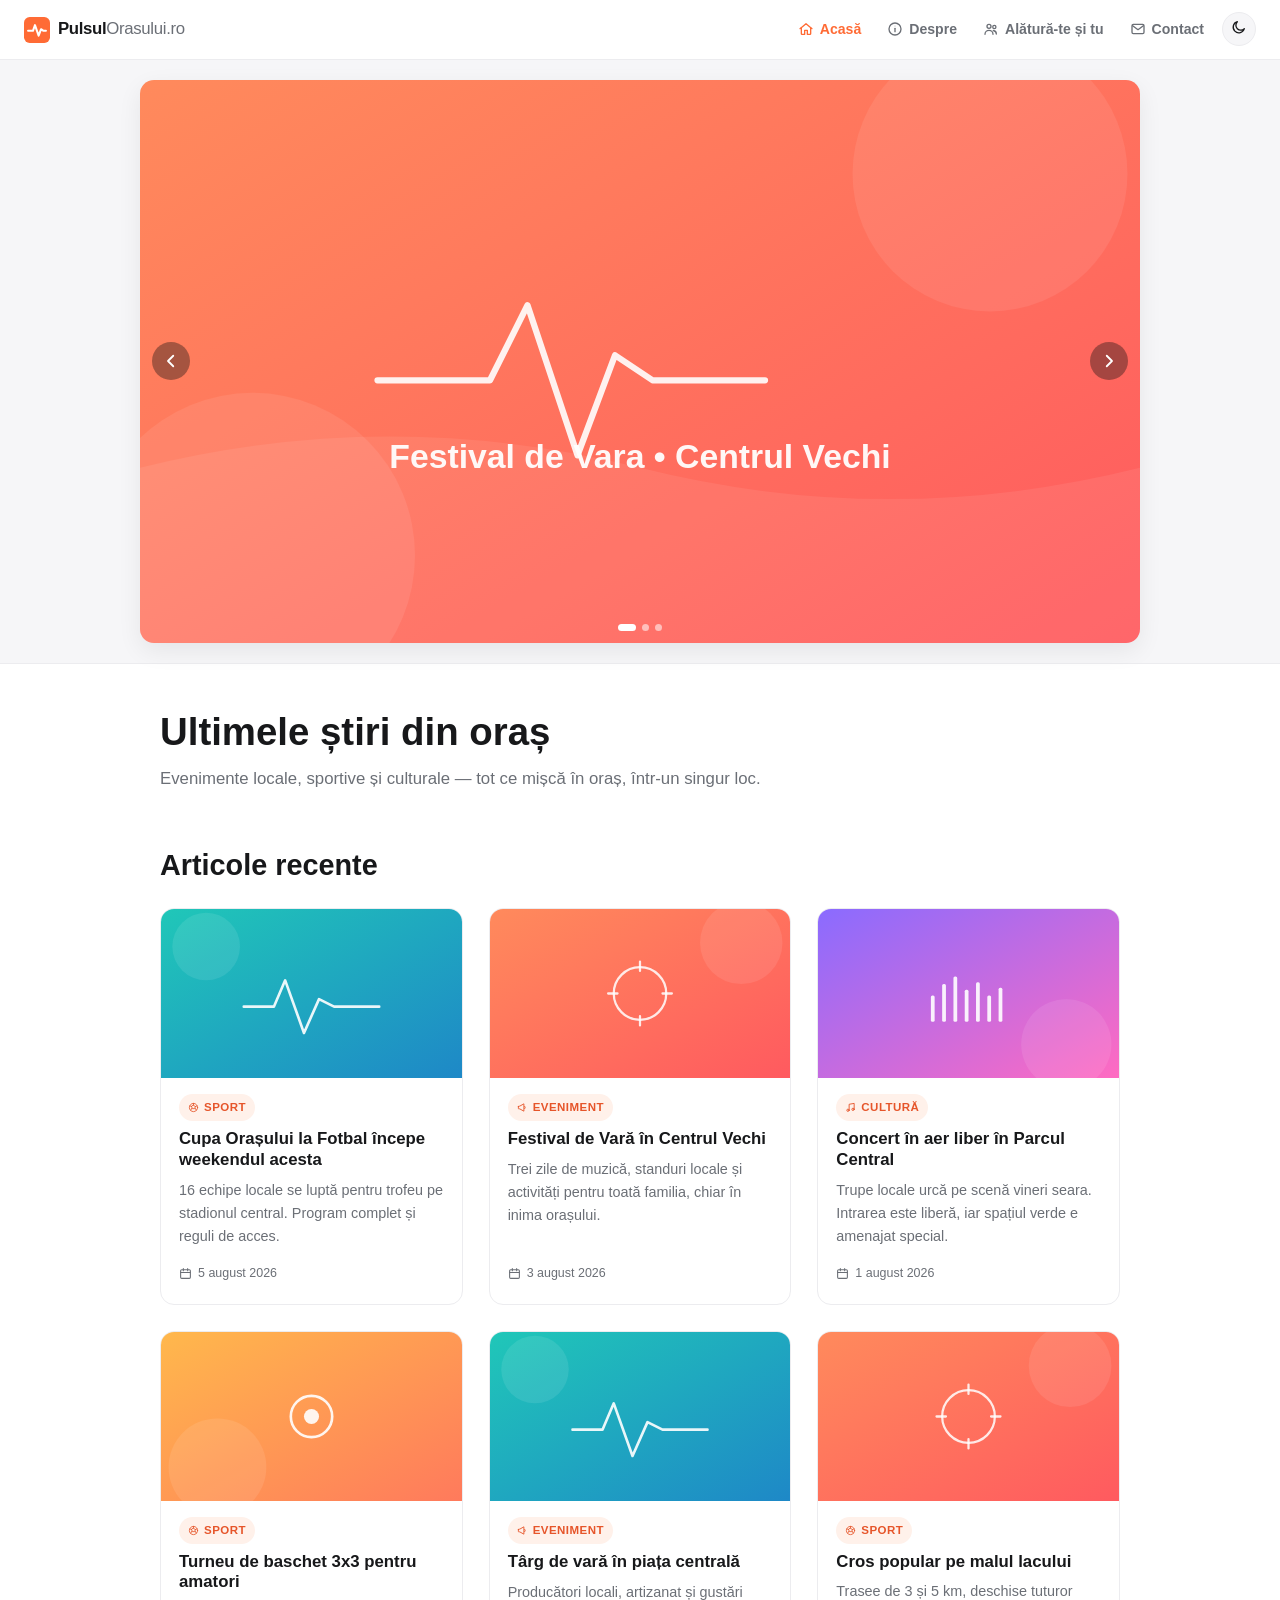
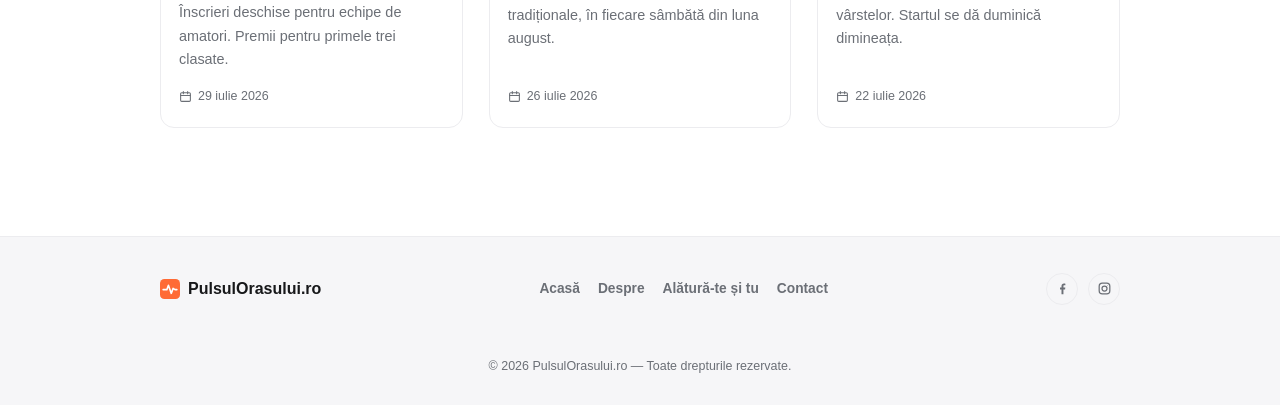
==== index.html @ 979a91d8 "Add PulsulOrasului.ro minimalist blog template Static HTML/CSS/JS template: floating slim top nav (l" ====
<!DOCTYPE html>
<html lang="ro">
<head>
<meta charset="UTF-8">
<meta name="viewport" content="width=device-width, initial-scale=1.0">
<title>PulsulOrasului.ro — Evenimente locale, sport și cultură</title>
<meta name="description" content="PulsulOrasului.ro — blog dedicat evenimentelor locale, sportive și culturale din orașul tău.">
<link rel="icon" type="image/svg+xml" href="assets/img/favicon.svg">
<script>
(function () {
  try {
    var stored = localStorage.getItem('theme');
    var theme = stored || (window.matchMedia('(prefers-color-scheme: dark)').matches ? 'dark' : 'light');
    document.documentElement.setAttribute('data-theme', theme);
  } catch (e) {}
})();
</script>
<link rel="stylesheet" href="css/style.css">
</head>
<body>

<header class="site-nav">
  <div class="nav-inner">
    <a href="index.html" class="logo">
      <svg width="26" height="26" viewBox="0 0 64 64" aria-hidden="true">
        <rect width="64" height="64" rx="14" fill="#FF6B35"/>
        <polyline points="10,34 22,34 27,20 36,46 42,30 48,34 54,34" fill="none" stroke="#ffffff" stroke-width="5" stroke-linecap="round" stroke-linejoin="round"/>
      </svg>
      <span><span class="logo-strong">Pulsul</span><span class="logo-light">Orasului.ro</span></span>
    </a>
    <div class="nav-right">
      <nav class="nav-links" id="nav-links">
        <a href="index.html" class="nav-link active">
          <svg viewBox="0 0 24 24" fill="none" stroke="currentColor" stroke-width="2" stroke-linecap="round" stroke-linejoin="round"><path d="M3 11.5 12 4l9 7.5"/><path d="M5 10v9a1 1 0 0 0 1 1h4v-6h4v6h4a1 1 0 0 0 1-1v-9"/></svg>
          Acasă
        </a>
        <a href="despre.html" class="nav-link">
          <svg viewBox="0 0 24 24" fill="none" stroke="currentColor" stroke-width="2" stroke-linecap="round" stroke-linejoin="round"><circle cx="12" cy="12" r="9"/><line x1="12" y1="11" x2="12" y2="16"/><circle cx="12" cy="7.5" r="0.6" fill="currentColor" stroke="none"/></svg>
          Despre
        </a>
        <a href="alatura-te.html" class="nav-link">
          <svg viewBox="0 0 24 24" fill="none" stroke="currentColor" stroke-width="2" stroke-linecap="round" stroke-linejoin="round"><circle cx="9" cy="8" r="3"/><path d="M3 20c0-3.3 2.7-6 6-6s6 2.7 6 6"/><circle cx="17" cy="9" r="2.4"/><path d="M15.5 14.2c2.6.4 4.5 2.6 4.5 5.3"/></svg>
          Alătură-te și tu
        </a>
        <a href="contact.html" class="nav-link">
          <svg viewBox="0 0 24 24" fill="none" stroke="currentColor" stroke-width="2" stroke-linecap="round" stroke-linejoin="round"><rect x="3" y="5" width="18" height="14" rx="2"/><path d="m4 7 8 6 8-6"/></svg>
          Contact
        </a>
      </nav>
      <button class="theme-toggle" id="theme-toggle" aria-label="Comută tema light/dark">
        <span class="icon-moon"><svg viewBox="0 0 24 24" fill="none" stroke="currentColor" stroke-width="2" stroke-linecap="round" stroke-linejoin="round"><path d="M20 14.5A8.5 8.5 0 1 1 9.5 4a7 7 0 0 0 10.5 10.5Z"/></svg></span>
        <span class="icon-sun"><svg viewBox="0 0 24 24" fill="none" stroke="currentColor" stroke-width="2" stroke-linecap="round" stroke-linejoin="round"><circle cx="12" cy="12" r="4.5"/><path d="M12 2.5v2.2M12 19.3v2.2M4.2 4.2l1.6 1.6M18.2 18.2l1.6 1.6M2.5 12h2.2M19.3 12h2.2M4.2 19.8l1.6-1.6M18.2 5.8l1.6-1.6"/></svg></span>
      </button>
      <button class="nav-burger" id="nav-burger" aria-label="Deschide meniul" aria-expanded="false">
        <svg viewBox="0 0 24 24" fill="none" stroke="currentColor" stroke-width="2" stroke-linecap="round"><line x1="4" y1="7" x2="20" y2="7"/><line x1="4" y1="12" x2="20" y2="12"/><line x1="4" y1="17" x2="20" y2="17"/></svg>
      </button>
    </div>
  </div>
</header>

<section class="hero">
  <!-- Pentru a adauga un slide nou: copiaza un bloc <a class="slide">...</a> in interiorul .slides.
       Scriptul (js/main.js) detecteaza automat toate slide-urile si punctele de navigare (dots). -->
  <div class="hero-slider" id="hero-slider">
    <div class="slides">
      <a class="slide active" href="articol.html" aria-label="Festival de Vară în Centrul Vechi">
        <img src="assets/img/slide-1.svg" alt="Festival de Vară în Centrul Vechi" loading="eager">
      </a>
      <a class="slide" href="articol.html" aria-label="Cupa Orașului la Fotbal">
        <img src="assets/img/slide-2.svg" alt="Cupa Orașului la Fotbal" loading="lazy">
      </a>
      <a class="slide" href="alatura-te.html" aria-label="Concert în Parcul Central">
        <img src="assets/img/slide-3.svg" alt="Concert în Parcul Central" loading="lazy">
      </a>
    </div>
    <button class="slider-arrow prev" aria-label="Slide anterior">
      <svg viewBox="0 0 24 24" fill="none" stroke="currentColor" stroke-width="2.4" stroke-linecap="round" stroke-linejoin="round"><polyline points="15 5 8 12 15 19"/></svg>
    </button>
    <button class="slider-arrow next" aria-label="Slide următor">
      <svg viewBox="0 0 24 24" fill="none" stroke="currentColor" stroke-width="2.4" stroke-linecap="round" stroke-linejoin="round"><polyline points="9 5 16 12 9 19"/></svg>
    </button>
    <div class="slider-dots"></div>
  </div>
</section>

<main class="container">

  <div class="intro">
    <h1>Ultimele știri din oraș</h1>
    <p class="lead">Evenimente locale, sportive și culturale — tot ce mișcă în oraș, într-un singur loc.</p>
  </div>

  <section class="section">
    <div class="section-head">
      <h2>Articole recente</h2>
    </div>

    <div class="article-grid">

      <a class="card" href="articol.html">
        <div class="card-thumb"><img src="assets/img/thumb-2.svg" alt="Cupa Orașului la Fotbal"></div>
        <div class="card-body">
          <span class="tag">
            <svg viewBox="0 0 24 24" fill="none" stroke="currentColor" stroke-width="1.8" stroke-linecap="round" stroke-linejoin="round"><circle cx="12" cy="12" r="9"/><path d="M12 7l4 3-1.5 4.5h-5L8 10z"/><path d="M12 3v4M4.5 8.5l3.5 1.5M19.5 8.5 16 10M6 18l2-4M18 18l-2-4"/></svg>
            Sport
          </span>
          <h3>Cupa Orașului la Fotbal începe weekendul acesta</h3>
          <p>16 echipe locale se luptă pentru trofeu pe stadionul central. Program complet și reguli de acces.</p>
          <div class="card-meta">
            <svg viewBox="0 0 24 24" fill="none" stroke="currentColor" stroke-width="2" stroke-linecap="round" stroke-linejoin="round"><rect x="3" y="5" width="18" height="16" rx="2"/><line x1="3" y1="10" x2="21" y2="10"/><line x1="8" y1="3" x2="8" y2="7"/><line x1="16" y1="3" x2="16" y2="7"/></svg>
            5 august 2026
          </div>
        </div>
      </a>

      <a class="card" href="articol.html">
        <div class="card-thumb"><img src="assets/img/thumb-1.svg" alt="Festival de Vară în Centrul Vechi"></div>
        <div class="card-body">
          <span class="tag">
            <svg viewBox="0 0 24 24" fill="none" stroke="currentColor" stroke-width="2" stroke-linecap="round" stroke-linejoin="round"><path d="M3 10v4a1 1 0 0 0 1 1h2l9 5V4l-9 5H4a1 1 0 0 0-1 1Z"/><path d="M17 9.5a4 4 0 0 1 0 5"/></svg>
            Eveniment
          </span>
          <h3>Festival de Vară în Centrul Vechi</h3>
          <p>Trei zile de muzică, standuri locale și activități pentru toată familia, chiar în inima orașului.</p>
          <div class="card-meta">
            <svg viewBox="0 0 24 24" fill="none" stroke="currentColor" stroke-width="2" stroke-linecap="round" stroke-linejoin="round"><rect x="3" y="5" width="18" height="16" rx="2"/><line x1="3" y1="10" x2="21" y2="10"/><line x1="8" y1="3" x2="8" y2="7"/><line x1="16" y1="3" x2="16" y2="7"/></svg>
            3 august 2026
          </div>
        </div>
      </a>

      <a class="card" href="articol.html">
        <div class="card-thumb"><img src="assets/img/thumb-3.svg" alt="Concert în Parcul Central"></div>
        <div class="card-body">
          <span class="tag">
            <svg viewBox="0 0 24 24" fill="none" stroke="currentColor" stroke-width="2" stroke-linecap="round" stroke-linejoin="round"><path d="M9 18V5l11-2v13"/><circle cx="6.5" cy="18" r="2.5"/><circle cx="17.5" cy="16" r="2.5"/></svg>
            Cultură
          </span>
          <h3>Concert în aer liber în Parcul Central</h3>
          <p>Trupe locale urcă pe scenă vineri seara. Intrarea este liberă, iar spațiul verde e amenajat special.</p>
          <div class="card-meta">
            <svg viewBox="0 0 24 24" fill="none" stroke="currentColor" stroke-width="2" stroke-linecap="round" stroke-linejoin="round"><rect x="3" y="5" width="18" height="16" rx="2"/><line x1="3" y1="10" x2="21" y2="10"/><line x1="8" y1="3" x2="8" y2="7"/><line x1="16" y1="3" x2="16" y2="7"/></svg>
            1 august 2026
          </div>
        </div>
      </a>

      <a class="card" href="articol.html">
        <div class="card-thumb"><img src="assets/img/thumb-4.svg" alt="Turneu de baschet 3x3"></div>
        <div class="card-body">
          <span class="tag">
            <svg viewBox="0 0 24 24" fill="none" stroke="currentColor" stroke-width="1.8" stroke-linecap="round" stroke-linejoin="round"><circle cx="12" cy="12" r="9"/><path d="M12 7l4 3-1.5 4.5h-5L8 10z"/><path d="M12 3v4M4.5 8.5l3.5 1.5M19.5 8.5 16 10M6 18l2-4M18 18l-2-4"/></svg>
            Sport
          </span>
          <h3>Turneu de baschet 3x3 pentru amatori</h3>
          <p>Înscrieri deschise pentru echipe de amatori. Premii pentru primele trei clasate.</p>
          <div class="card-meta">
            <svg viewBox="0 0 24 24" fill="none" stroke="currentColor" stroke-width="2" stroke-linecap="round" stroke-linejoin="round"><rect x="3" y="5" width="18" height="16" rx="2"/><line x1="3" y1="10" x2="21" y2="10"/><line x1="8" y1="3" x2="8" y2="7"/><line x1="16" y1="3" x2="16" y2="7"/></svg>
            29 iulie 2026
          </div>
        </div>
      </a>

      <a class="card" href="articol.html">
        <div class="card-thumb"><img src="assets/img/thumb-2.svg" alt="Târg de vară în piața centrală"></div>
        <div class="card-body">
          <span class="tag">
            <svg viewBox="0 0 24 24" fill="none" stroke="currentColor" stroke-width="2" stroke-linecap="round" stroke-linejoin="round"><path d="M3 10v4a1 1 0 0 0 1 1h2l9 5V4l-9 5H4a1 1 0 0 0-1 1Z"/><path d="M17 9.5a4 4 0 0 1 0 5"/></svg>
            Eveniment
          </span>
          <h3>Târg de vară în piața centrală</h3>
          <p>Producători locali, artizanat și gustări tradiționale, în fiecare sâmbătă din luna august.</p>
          <div class="card-meta">
            <svg viewBox="0 0 24 24" fill="none" stroke="currentColor" stroke-width="2" stroke-linecap="round" stroke-linejoin="round"><rect x="3" y="5" width="18" height="16" rx="2"/><line x1="3" y1="10" x2="21" y2="10"/><line x1="8" y1="3" x2="8" y2="7"/><line x1="16" y1="3" x2="16" y2="7"/></svg>
            26 iulie 2026
          </div>
        </div>
      </a>

      <a class="card" href="articol.html">
        <div class="card-thumb"><img src="assets/img/thumb-1.svg" alt="Cros popular pe malul lacului"></div>
        <div class="card-body">
          <span class="tag">
            <svg viewBox="0 0 24 24" fill="none" stroke="currentColor" stroke-width="1.8" stroke-linecap="round" stroke-linejoin="round"><circle cx="12" cy="12" r="9"/><path d="M12 7l4 3-1.5 4.5h-5L8 10z"/><path d="M12 3v4M4.5 8.5l3.5 1.5M19.5 8.5 16 10M6 18l2-4M18 18l-2-4"/></svg>
            Sport
          </span>
          <h3>Cros popular pe malul lacului</h3>
          <p>Trasee de 3 și 5 km, deschise tuturor vârstelor. Startul se dă duminică dimineața.</p>
          <div class="card-meta">
            <svg viewBox="0 0 24 24" fill="none" stroke="currentColor" stroke-width="2" stroke-linecap="round" stroke-linejoin="round"><rect x="3" y="5" width="18" height="16" rx="2"/><line x1="3" y1="10" x2="21" y2="10"/><line x1="8" y1="3" x2="8" y2="7"/><line x1="16" y1="3" x2="16" y2="7"/></svg>
            22 iulie 2026
          </div>
        </div>
      </a>

    </div>
  </section>

</main>

<footer class="site-footer">
  <div class="footer-inner">
    <div class="footer-brand">
      <svg width="20" height="20" viewBox="0 0 64 64" aria-hidden="true">
        <rect width="64" height="64" rx="14" fill="#FF6B35"/>
        <polyline points="10,34 22,34 27,20 36,46 42,30 48,34 54,34" fill="none" stroke="#ffffff" stroke-width="5" stroke-linecap="round" stroke-linejoin="round"/>
      </svg>
      PulsulOrasului.ro
    </div>
    <nav class="footer-links">
      <a href="index.html">Acasă</a>
      <a href="despre.html">Despre</a>
      <a href="alatura-te.html">Alătură-te și tu</a>
      <a href="contact.html">Contact</a>
    </nav>
    <div class="footer-social">
      <a href="#" aria-label="Facebook"><svg viewBox="0 0 24 24" fill="currentColor"><path d="M13.5 21v-7.6h2.6l.4-3h-3V8.4c0-.9.2-1.5 1.6-1.5H16.6V4.2c-.3 0-1.2-.1-2.3-.1-2.3 0-3.9 1.4-3.9 3.9v2.4H8v3h2.4V21Z"/></svg></a>
      <a href="#" aria-label="Instagram"><svg viewBox="0 0 24 24" fill="none" stroke="currentColor" stroke-width="2"><rect x="3.5" y="3.5" width="17" height="17" rx="5"/><circle cx="12" cy="12" r="4"/><circle cx="17" cy="7" r="0.6" fill="currentColor" stroke="none"/></svg></a>
    </div>
  </div>
  <div class="footer-bottom">© 2026 PulsulOrasului.ro — Toate drepturile rezervate.</div>
</footer>

<script src="js/main.js"></script>
</body>
</html>
---- css/style.css ----
/* ============================================================
   PulsulOrasului.ro — sablon minimalist modern pentru blog
   ============================================================ */

/* ---------- Reset ---------- */
*, *::before, *::after { box-sizing: border-box; }
html, body, h1, h2, h3, h4, p, ul, ol, figure { margin: 0; }
ul { padding: 0; list-style: none; }
img { max-width: 100%; display: block; }
a { color: inherit; text-decoration: none; }
button { font: inherit; cursor: pointer; }

/* ---------- Design tokens ---------- */
:root {
  --bg: #ffffff;
  --bg-alt: #f6f6f8;
  --text: #17181a;
  --text-muted: #6b6f76;
  --border: #ececef;
  --card-bg: #ffffff;
  --nav-bg: #ffffff;
  --shadow: rgba(20, 20, 30, 0.07);
  --shadow-strong: rgba(20, 20, 30, 0.14);

  --accent: #ff6b35;
  --accent-dark: #e6552a;
  --accent-soft: #fff1ea;
  --accent-2: #2ec4b6;
  --accent-3: #7c5cff;

  --radius: 14px;
  --radius-sm: 8px;
  --nav-height: 60px;

  --font: -apple-system, BlinkMacSystemFont, "Segoe UI", Roboto, Helvetica, Arial, sans-serif;

  color-scheme: light;
}

:root[data-theme="dark"] {
  --bg: #121214;
  --bg-alt: #1a1a1d;
  --text: #f2f2f3;
  --text-muted: #9a9ca3;
  --border: #2a2b2f;
  --card-bg: #1a1a1d;
  --nav-bg: #121214;
  --shadow: rgba(0, 0, 0, 0.35);
  --shadow-strong: rgba(0, 0, 0, 0.5);

  --accent: #ff7a4d;
  --accent-dark: #ff6b35;
  --accent-soft: #2a1e18;
  --accent-2: #3fd6c7;
  --accent-3: #9583ff;

  color-scheme: dark;
}

body {
  font-family: var(--font);
  background: var(--bg);
  color: var(--text);
  line-height: 1.6;
  padding-top: var(--nav-height);
  -webkit-font-smoothing: antialiased;
  transition: background-color .25s ease, color .25s ease;
}

.container {
  max-width: 1000px;
  margin: 0 auto;
  padding: 0 20px;
}

h1, h2, h3 { line-height: 1.25; font-weight: 700; }
h1 { font-size: clamp(1.8rem, 4vw, 2.4rem); }
h2 { font-size: clamp(1.4rem, 3vw, 1.8rem); }

p { color: var(--text-muted); }

/* ============================================================
   NAV — floating, slim, fixed. Never changes on scroll.
   ============================================================ */
.site-nav {
  position: fixed;
  top: 0; left: 0; right: 0;
  height: var(--nav-height);
  width: 100%;
  background: var(--nav-bg);
  border-bottom: 1px solid var(--border);
  z-index: 1000;
}

.nav-inner {
  max-width: 100%;
  height: 100%;
  padding: 0 24px;
  margin: 0 auto;
  display: flex;
  align-items: center;
  justify-content: space-between;
  gap: 16px;
}

/* Logo */
.logo {
  display: flex;
  align-items: center;
  gap: 8px;
  font-weight: 800;
  font-size: 1.05rem;
  letter-spacing: -0.02em;
  white-space: nowrap;
  flex-shrink: 0;
}
.logo svg { flex-shrink: 0; }
.logo .logo-strong { color: var(--text); }
.logo .logo-light { color: var(--text-muted); font-weight: 500; }

/* Right side group: links + theme toggle + burger */
.nav-right {
  display: flex;
  align-items: center;
  gap: 6px;
}

.nav-links {
  display: flex;
  align-items: center;
  gap: 2px;
}

.nav-link {
  display: flex;
  align-items: center;
  gap: 6px;
  padding: 8px 12px;
  border-radius: var(--radius-sm);
  font-size: 0.88rem;
  font-weight: 600;
  color: var(--text-muted);
  transition: background-color .15s ease, color .15s ease;
}
.nav-link svg { width: 16px; height: 16px; flex-shrink: 0; }
.nav-link:hover { color: var(--text); background: var(--bg-alt); }
.nav-link.active { color: var(--accent); }

/* Theme toggle button */
.theme-toggle {
  display: flex;
  align-items: center;
  justify-content: center;
  width: 34px;
  height: 34px;
  border: 1px solid var(--border);
  border-radius: 50%;
  background: var(--bg-alt);
  color: var(--text);
  flex-shrink: 0;
}
.theme-toggle svg { width: 16px; height: 16px; }
.theme-toggle .icon-sun { display: none; }
:root[data-theme="dark"] .theme-toggle .icon-moon { display: none; }
:root[data-theme="dark"] .theme-toggle .icon-sun { display: block; }

/* Burger (mobile) */
.nav-burger {
  display: none;
  width: 34px;
  height: 34px;
  border: 1px solid var(--border);
  border-radius: var(--radius-sm);
  background: var(--bg-alt);
  align-items: center;
  justify-content: center;
  flex-shrink: 0;
}
.nav-burger svg { width: 18px; height: 18px; }

@media (max-width: 720px) {
  .nav-links {
    position: fixed;
    top: var(--nav-height);
    left: 0; right: 0;
    background: var(--nav-bg);
    border-bottom: 1px solid var(--border);
    flex-direction: column;
    align-items: stretch;
    padding: 8px;
    gap: 2px;
    transform: translateY(-8px);
    opacity: 0;
    pointer-events: none;
    transition: opacity .18s ease, transform .18s ease;
  }
  .nav-links.open {
    opacity: 1;
    transform: translateY(0);
    pointer-events: auto;
  }
  .nav-link { padding: 12px 14px; }
  .nav-burger { display: flex; }
}

/* ============================================================
   HERO SLIDESHOW
   ============================================================ */
.hero {
  background: var(--bg-alt);
  padding: 20px 0;
  border-bottom: 1px solid var(--border);
}

.hero-slider {
  position: relative;
  max-width: 1000px;
  margin: 0 auto;
  aspect-ratio: 16 / 9;
  overflow: hidden;
  border-radius: var(--radius);
  box-shadow: 0 8px 24px var(--shadow);
}

.slides { position: relative; width: 100%; height: 100%; }

.slide {
  position: absolute;
  inset: 0;
  opacity: 0;
  visibility: hidden;
  transition: opacity .7s ease;
}
.slide.active { opacity: 1; visibility: visible; z-index: 1; }

.slide img {
  width: 100%;
  height: 100%;
  object-fit: cover;
}

.slider-arrow {
  position: absolute;
  top: 50%;
  transform: translateY(-50%);
  width: 38px;
  height: 38px;
  border: none;
  border-radius: 50%;
  background: rgba(20, 20, 20, 0.38);
  color: #fff;
  display: flex;
  align-items: center;
  justify-content: center;
  z-index: 2;
  backdrop-filter: blur(2px);
  transition: background-color .15s ease;
}
.slider-arrow:hover { background: rgba(20, 20, 20, 0.6); }
.slider-arrow svg { width: 18px; height: 18px; }
.slider-arrow.prev { left: 12px; }
.slider-arrow.next { right: 12px; }

.slider-dots {
  position: absolute;
  bottom: 12px;
  left: 0; right: 0;
  display: flex;
  justify-content: center;
  gap: 6px;
  z-index: 2;
}
.slider-dot {
  width: 7px; height: 7px;
  border-radius: 50%;
  background: rgba(255,255,255,0.55);
  border: none;
  padding: 0;
}
.slider-dot.active { background: #fff; width: 18px; border-radius: 4px; }

/* ============================================================
   PAGE SECTIONS
   ============================================================ */
.section { padding: 48px 0; }
.section-head {
  display: flex;
  align-items: baseline;
  justify-content: space-between;
  margin-bottom: 24px;
  gap: 12px;
}
.section-head p { margin: 0; }

.intro { padding: 44px 0 8px; }
.intro h1 { margin-bottom: 10px; }
.intro .lead { font-size: 1.05rem; max-width: 640px; }

/* ---------- Article grid (no sidebar) ---------- */
.article-grid {
  display: grid;
  grid-template-columns: repeat(auto-fill, minmax(260px, 1fr));
  gap: 26px;
}

.card {
  background: var(--card-bg);
  border: 1px solid var(--border);
  border-radius: var(--radius);
  overflow: hidden;
  transition: transform .18s ease, box-shadow .18s ease;
  display: flex;
  flex-direction: column;
}
.card:hover { transform: translateY(-4px); box-shadow: 0 12px 28px var(--shadow); }

.card-thumb {
  aspect-ratio: 16 / 9;
  width: 100%;
  overflow: hidden;
  background: var(--bg-alt);
}
.card-thumb img { width: 100%; height: 100%; object-fit: cover; transition: transform .3s ease; }
.card:hover .card-thumb img { transform: scale(1.05); }

.card-body { padding: 16px 18px 20px; display: flex; flex-direction: column; gap: 8px; flex: 1; }

.tag {
  display: inline-flex;
  align-items: center;
  gap: 5px;
  align-self: flex-start;
  font-size: 0.72rem;
  font-weight: 700;
  text-transform: uppercase;
  letter-spacing: .04em;
  color: var(--accent-dark);
  background: var(--accent-soft);
  padding: 4px 9px;
  border-radius: 999px;
}
.tag svg { width: 11px; height: 11px; }

.card h3 { font-size: 1.05rem; }
.card p { font-size: 0.9rem; margin: 0; }

.card-meta {
  margin-top: auto;
  padding-top: 8px;
  display: flex;
  align-items: center;
  gap: 6px;
  font-size: 0.78rem;
  color: var(--text-muted);
}
.card-meta svg { width: 13px; height: 13px; }

/* ---------- Buttons ---------- */
.btn {
  display: inline-flex;
  align-items: center;
  gap: 8px;
  padding: 11px 20px;
  border-radius: 999px;
  font-weight: 700;
  font-size: 0.92rem;
  border: 1px solid transparent;
}
.btn-primary { background: var(--accent); color: #fff; }
.btn-primary:hover { background: var(--accent-dark); }
.btn-ghost { background: transparent; border-color: var(--border); color: var(--text); }
.btn-ghost:hover { background: var(--bg-alt); }

/* ---------- Content pages (Despre / Alătură-te / Contact) ---------- */
.page-hero {
  padding: 52px 0 8px;
  border-bottom: 1px solid var(--border);
  margin-bottom: 40px;
}
.page-hero .eyebrow {
  color: var(--accent-dark);
  font-weight: 700;
  font-size: 0.8rem;
  text-transform: uppercase;
  letter-spacing: .06em;
  margin-bottom: 8px;
}

.prose { max-width: 700px; }
.prose h2 { margin: 28px 0 12px; }
.prose p { margin-bottom: 14px; }

.icon-grid {
  display: grid;
  grid-template-columns: repeat(auto-fit, minmax(220px, 1fr));
  gap: 20px;
  margin-top: 28px;
}
.icon-card {
  border: 1px solid var(--border);
  border-radius: var(--radius);
  padding: 20px;
  background: var(--card-bg);
}
.icon-card .icon-wrap {
  width: 38px; height: 38px;
  border-radius: 10px;
  background: var(--accent-soft);
  color: var(--accent-dark);
  display: flex; align-items: center; justify-content: center;
  margin-bottom: 12px;
}
.icon-card .icon-wrap svg { width: 18px; height: 18px; }
.icon-card h3 { font-size: 1rem; margin-bottom: 6px; }
.icon-card p { font-size: 0.88rem; margin: 0; }

/* ---------- Form (Contact) ---------- */
.form { max-width: 560px; display: flex; flex-direction: column; gap: 16px; }
.form label { font-size: 0.85rem; font-weight: 700; margin-bottom: 6px; display: block; }
.form input, .form textarea {
  width: 100%;
  padding: 11px 14px;
  border-radius: var(--radius-sm);
  border: 1px solid var(--border);
  background: var(--bg-alt);
  color: var(--text);
  font: inherit;
  resize: vertical;
}
.form input:focus, .form textarea:focus { outline: 2px solid var(--accent); outline-offset: 1px; }

.contact-info {
  display: flex;
  flex-direction: column;
  gap: 14px;
  margin-top: 30px;
}
.contact-info .row { display: flex; align-items: center; gap: 10px; font-size: 0.92rem; }
.contact-info svg { width: 16px; height: 16px; color: var(--accent-dark); flex-shrink: 0; }

/* ---------- Single article page ---------- */
.article-head { padding: 44px 0 24px; }
.article-cover {
  aspect-ratio: 16 / 9;
  border-radius: var(--radius);
  overflow: hidden;
  margin-bottom: 30px;
  box-shadow: 0 8px 24px var(--shadow);
}
.article-cover img { width: 100%; height: 100%; object-fit: cover; }
.article-body p { color: var(--text); margin-bottom: 16px; }
.back-link {
  display: inline-flex;
  align-items: center;
  gap: 6px;
  font-weight: 700;
  font-size: 0.88rem;
  color: var(--accent-dark);
  margin-bottom: 18px;
}
.back-link svg { width: 14px; height: 14px; }

/* ============================================================
   FOOTER — full width
   ============================================================ */
.site-footer {
  width: 100%;
  background: var(--bg-alt);
  border-top: 1px solid var(--border);
  margin-top: 60px;
}
.footer-inner {
  max-width: 1000px;
  margin: 0 auto;
  padding: 36px 20px;
  display: flex;
  flex-wrap: wrap;
  align-items: center;
  justify-content: space-between;
  gap: 16px;
}
.footer-brand { display: flex; align-items: center; gap: 8px; font-weight: 800; }
.footer-links { display: flex; gap: 18px; flex-wrap: wrap; }
.footer-links a { font-size: 0.86rem; color: var(--text-muted); font-weight: 600; }
.footer-links a:hover { color: var(--accent); }
.footer-social { display: flex; gap: 10px; }
.footer-social a {
  width: 32px; height: 32px;
  border: 1px solid var(--border);
  border-radius: 50%;
  display: flex; align-items: center; justify-content: center;
  color: var(--text-muted);
}
.footer-social a:hover { color: var(--accent); border-color: var(--accent); }
.footer-social svg { width: 15px; height: 15px; }
.footer-bottom {
  text-align: center;
  font-size: 0.78rem;
  color: var(--text-muted);
  padding: 16px 20px 28px;
}
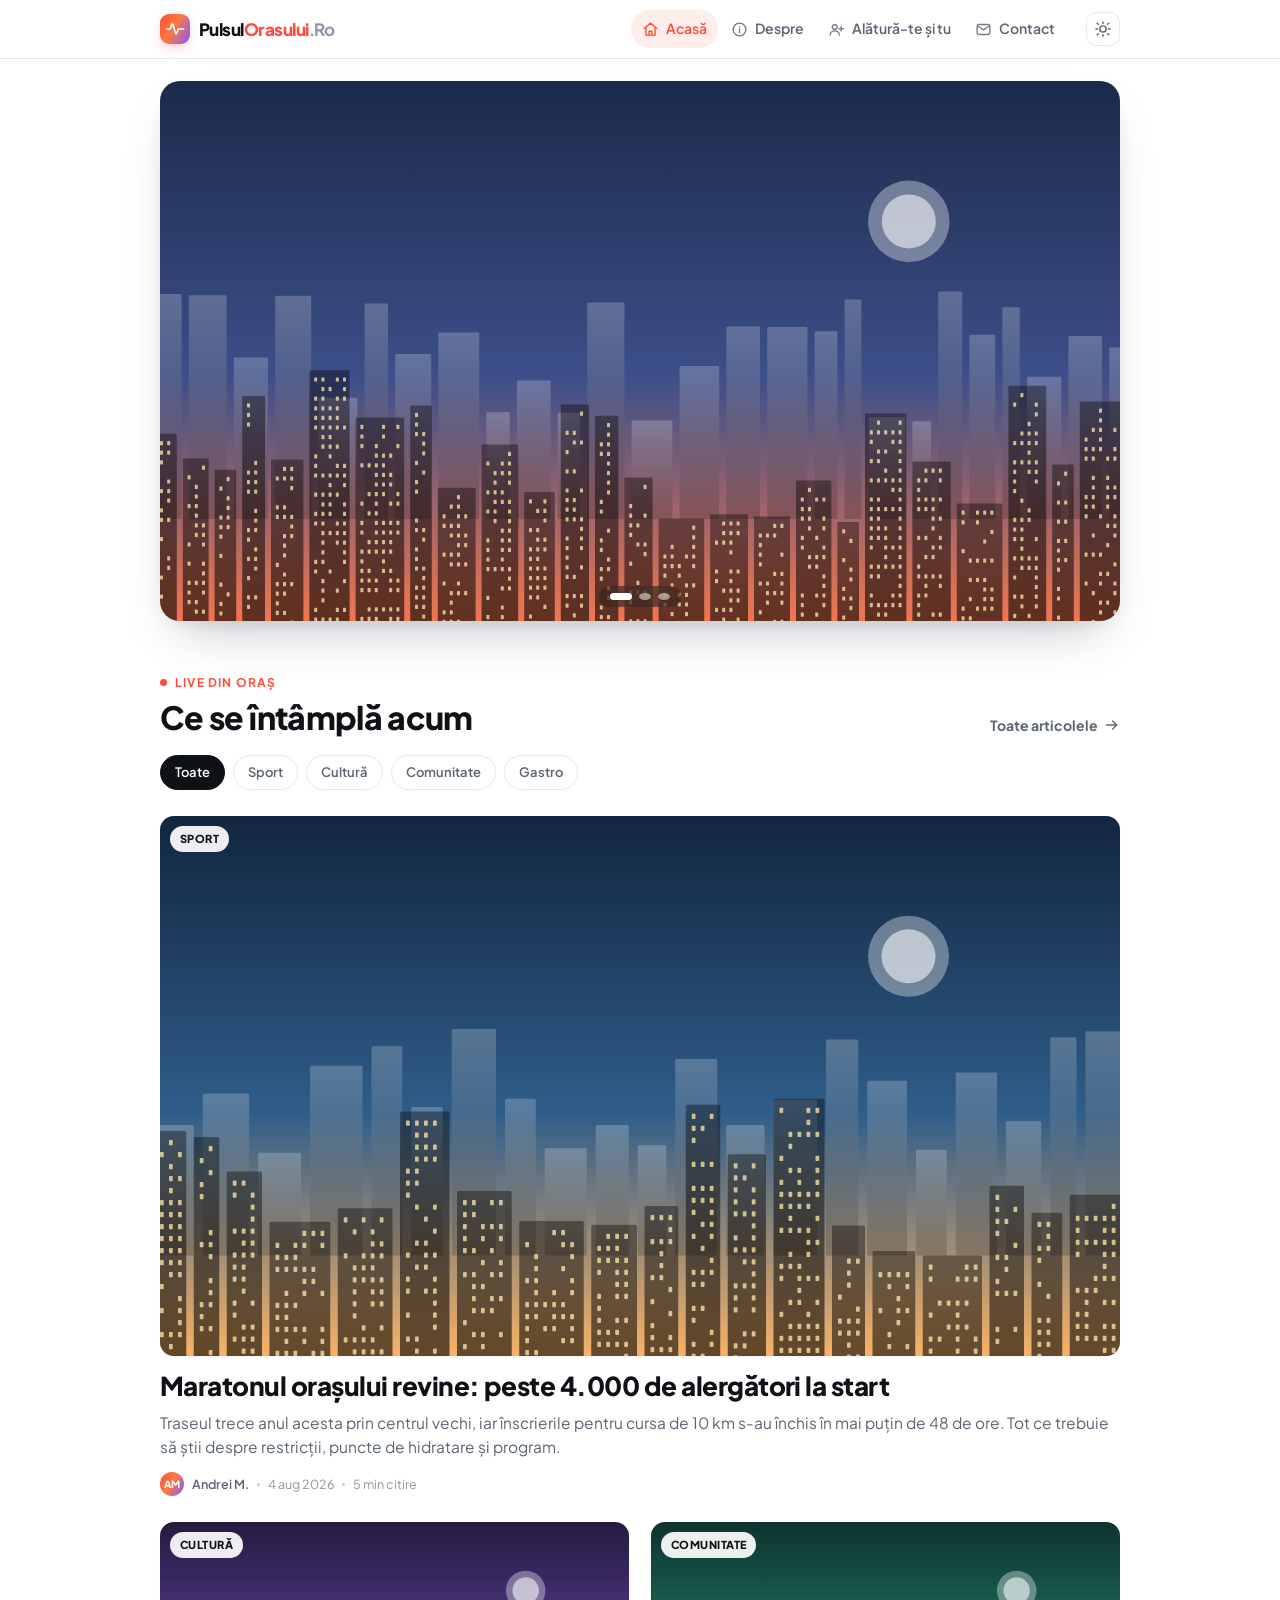
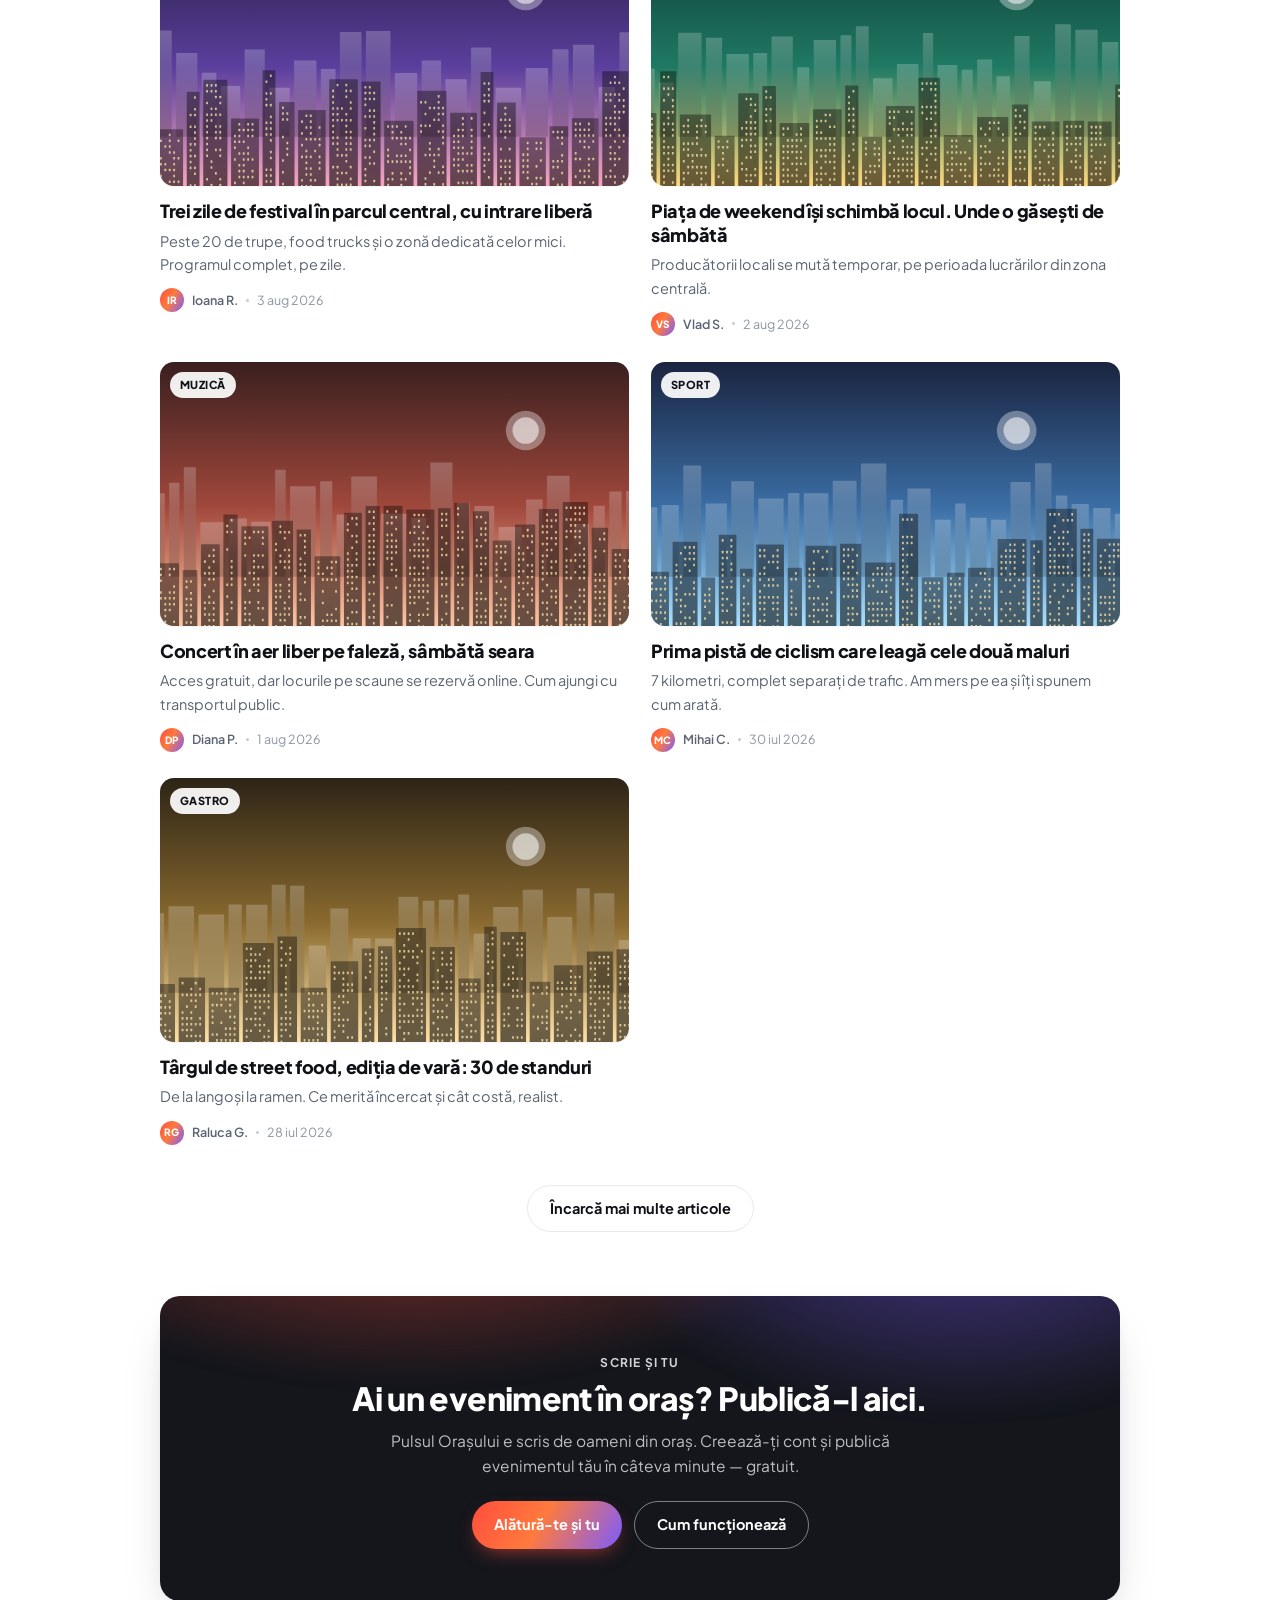
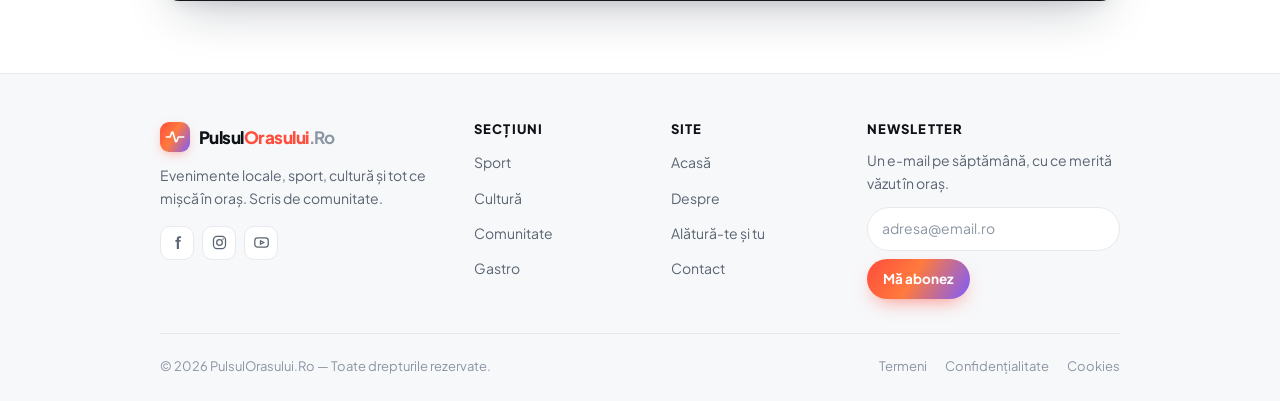
==== commit 9c41ef12: "Adaugă șablonul de bază pentru blog: index.html, stiluri și scripturi - bară de meniu slim, sticky, " ====
--- a/index.html
+++ b/index.html
@@ -1,226 +1,368 @@
 <!DOCTYPE html>
-<html lang="ro">
+<html lang="ro" data-theme="light">
 <head>
-<meta charset="UTF-8">
-<meta name="viewport" content="width=device-width, initial-scale=1.0">
-<title>PulsulOrasului.ro — Evenimente locale, sport și cultură</title>
-<meta name="description" content="PulsulOrasului.ro — blog dedicat evenimentelor locale, sportive și culturale din orașul tău.">
-<link rel="icon" type="image/svg+xml" href="assets/img/favicon.svg">
+<meta charset="utf-8">
+<meta name="viewport" content="width=device-width, initial-scale=1, viewport-fit=cover">
+<title>PulsulOrasului.Ro — Evenimente locale, sport și comunitate</title>
+<meta name="description" content="Pulsul Orașului — evenimente locale, sportive, culturale și tot ce mișcă în oraș. Postat de comunitate, pentru comunitate.">
+<meta name="theme-color" content="#ffffff" media="(prefers-color-scheme: light)">
+<meta name="theme-color" content="#0d1015" media="(prefers-color-scheme: dark)">
+
+<link rel="icon" href="assets/img/favicon.svg" type="image/svg+xml">
+<link rel="preconnect" href="https://fonts.googleapis.com">
+<link rel="preconnect" href="https://fonts.gstatic.com" crossorigin>
+<link href="https://fonts.googleapis.com/css2?family=Plus+Jakarta+Sans:wght@400;500;600;700;800&display=swap" rel="stylesheet">
+<link rel="stylesheet" href="assets/css/style.css">
+
+<!-- Setează tema ÎNAINTE de randare, ca să nu apară un flash alb pe dark mode -->
 <script>
 (function () {
   try {
-    var stored = localStorage.getItem('theme');
-    var theme = stored || (window.matchMedia('(prefers-color-scheme: dark)').matches ? 'dark' : 'light');
+    var saved = localStorage.getItem('po-theme');
+    var theme = saved || (window.matchMedia('(prefers-color-scheme: dark)').matches ? 'dark' : 'light');
     document.documentElement.setAttribute('data-theme', theme);
   } catch (e) {}
 })();
 </script>
-<link rel="stylesheet" href="css/style.css">
 </head>
+
 <body>
-
-<header class="site-nav">
-  <div class="nav-inner">
-    <a href="index.html" class="logo">
-      <svg width="26" height="26" viewBox="0 0 64 64" aria-hidden="true">
-        <rect width="64" height="64" rx="14" fill="#FF6B35"/>
-        <polyline points="10,34 22,34 27,20 36,46 42,30 48,34 54,34" fill="none" stroke="#ffffff" stroke-width="5" stroke-linecap="round" stroke-linejoin="round"/>
-      </svg>
-      <span><span class="logo-strong">Pulsul</span><span class="logo-light">Orasului.ro</span></span>
+<a class="skip-link" href="#main">Sari la conținut</a>
+
+<!-- ============================ BARA DE MENIU ============================ -->
+<header class="site-header">
+  <div class="nav">
+
+    <!-- Logo -->
+    <a class="logo" href="index.html" aria-label="PulsulOrasului.Ro — Acasă">
+      <span class="logo__mark" aria-hidden="true">
+        <svg viewBox="0 0 32 32" fill="none">
+          <path d="M2 16h6.2l2.6-7.4a1 1 0 0 1 1.9.05l4.1 14.2a1 1 0 0 0 1.9.04L21.4 16H30"
+                stroke="currentColor" stroke-width="2.6" stroke-linecap="round" stroke-linejoin="round"/>
+        </svg>
+      </span>
+      <span class="logo__text">
+        Pulsul<span class="logo__accent">Orasului</span><span class="logo__tld">.Ro</span>
+      </span>
     </a>
-    <div class="nav-right">
-      <nav class="nav-links" id="nav-links">
-        <a href="index.html" class="nav-link active">
-          <svg viewBox="0 0 24 24" fill="none" stroke="currentColor" stroke-width="2" stroke-linecap="round" stroke-linejoin="round"><path d="M3 11.5 12 4l9 7.5"/><path d="M5 10v9a1 1 0 0 0 1 1h4v-6h4v6h4a1 1 0 0 0 1-1v-9"/></svg>
-          Acasă
-        </a>
-        <a href="despre.html" class="nav-link">
-          <svg viewBox="0 0 24 24" fill="none" stroke="currentColor" stroke-width="2" stroke-linecap="round" stroke-linejoin="round"><circle cx="12" cy="12" r="9"/><line x1="12" y1="11" x2="12" y2="16"/><circle cx="12" cy="7.5" r="0.6" fill="currentColor" stroke="none"/></svg>
-          Despre
-        </a>
-        <a href="alatura-te.html" class="nav-link">
-          <svg viewBox="0 0 24 24" fill="none" stroke="currentColor" stroke-width="2" stroke-linecap="round" stroke-linejoin="round"><circle cx="9" cy="8" r="3"/><path d="M3 20c0-3.3 2.7-6 6-6s6 2.7 6 6"/><circle cx="17" cy="9" r="2.4"/><path d="M15.5 14.2c2.6.4 4.5 2.6 4.5 5.3"/></svg>
-          Alătură-te și tu
-        </a>
-        <a href="contact.html" class="nav-link">
-          <svg viewBox="0 0 24 24" fill="none" stroke="currentColor" stroke-width="2" stroke-linecap="round" stroke-linejoin="round"><rect x="3" y="5" width="18" height="14" rx="2"/><path d="m4 7 8 6 8-6"/></svg>
-          Contact
-        </a>
-      </nav>
-      <button class="theme-toggle" id="theme-toggle" aria-label="Comută tema light/dark">
-        <span class="icon-moon"><svg viewBox="0 0 24 24" fill="none" stroke="currentColor" stroke-width="2" stroke-linecap="round" stroke-linejoin="round"><path d="M20 14.5A8.5 8.5 0 1 1 9.5 4a7 7 0 0 0 10.5 10.5Z"/></svg></span>
-        <span class="icon-sun"><svg viewBox="0 0 24 24" fill="none" stroke="currentColor" stroke-width="2" stroke-linecap="round" stroke-linejoin="round"><circle cx="12" cy="12" r="4.5"/><path d="M12 2.5v2.2M12 19.3v2.2M4.2 4.2l1.6 1.6M18.2 18.2l1.6 1.6M2.5 12h2.2M19.3 12h2.2M4.2 19.8l1.6-1.6M18.2 5.8l1.6-1.6"/></svg></span>
+
+    <!-- Navigație -->
+    <nav class="nav__menu" id="nav-menu" aria-label="Meniu principal">
+      <ul>
+        <li>
+          <a class="nav__link is-active" href="index.html" aria-current="page">
+            <svg class="ico" viewBox="0 0 24 24" aria-hidden="true">
+              <path d="M3 10.5 12 3l9 7.5"/><path d="M5.5 9.5V20h13V9.5"/><path d="M10 20v-5.5h4V20"/>
+            </svg>
+            <span>Acasă</span>
+          </a>
+        </li>
+        <li>
+          <a class="nav__link" href="despre.html">
+            <svg class="ico" viewBox="0 0 24 24" aria-hidden="true">
+              <circle cx="12" cy="12" r="9"/><path d="M12 11v5.5"/><path d="M12 7.6v.1"/>
+            </svg>
+            <span>Despre</span>
+          </a>
+        </li>
+        <li>
+          <a class="nav__link" href="alatura-te.html">
+            <svg class="ico" viewBox="0 0 24 24" aria-hidden="true">
+              <circle cx="9.5" cy="8.5" r="3.5"/><path d="M3 20c0-3.6 2.9-6 6.5-6s6.5 2.4 6.5 6"/>
+              <path d="M18.5 8v6"/><path d="M21.5 11h-6"/>
+            </svg>
+            <span>Alătură-te și tu</span>
+          </a>
+        </li>
+        <li>
+          <a class="nav__link" href="contact.html">
+            <svg class="ico" viewBox="0 0 24 24" aria-hidden="true">
+              <rect x="3" y="5" width="18" height="14" rx="2.5"/><path d="m3.8 7 8.2 5.6L20.2 7"/>
+            </svg>
+            <span>Contact</span>
+          </a>
+        </li>
+      </ul>
+    </nav>
+
+    <!-- Acțiuni dreapta -->
+    <div class="nav__actions">
+      <button class="theme-toggle" id="theme-toggle" type="button"
+              aria-label="Schimbă tema" title="Schimbă tema (întuneric / luminos)">
+        <svg class="ico ico--sun" viewBox="0 0 24 24" aria-hidden="true">
+          <circle cx="12" cy="12" r="4.2"/>
+          <path d="M12 2.5v2.2M12 19.3v2.2M4.2 4.2l1.6 1.6M18.2 18.2l1.6 1.6M2.5 12h2.2M19.3 12h2.2M4.2 19.8l1.6-1.6M18.2 5.8l1.6-1.6"/>
+        </svg>
+        <svg class="ico ico--moon" viewBox="0 0 24 24" aria-hidden="true">
+          <path d="M20.5 14.3A8.6 8.6 0 0 1 9.7 3.5a8.6 8.6 0 1 0 10.8 10.8Z"/>
+        </svg>
       </button>
-      <button class="nav-burger" id="nav-burger" aria-label="Deschide meniul" aria-expanded="false">
-        <svg viewBox="0 0 24 24" fill="none" stroke="currentColor" stroke-width="2" stroke-linecap="round"><line x1="4" y1="7" x2="20" y2="7"/><line x1="4" y1="12" x2="20" y2="12"/><line x1="4" y1="17" x2="20" y2="17"/></svg>
+
+      <button class="nav__burger" id="nav-burger" type="button"
+              aria-label="Deschide meniul" aria-expanded="false" aria-controls="nav-menu">
+        <span></span><span></span><span></span>
       </button>
     </div>
+
   </div>
 </header>
 
-<section class="hero">
-  <!-- Pentru a adauga un slide nou: copiaza un bloc <a class="slide">...</a> in interiorul .slides.
-       Scriptul (js/main.js) detecteaza automat toate slide-urile si punctele de navigare (dots). -->
-  <div class="hero-slider" id="hero-slider">
-    <div class="slides">
-      <a class="slide active" href="articol.html" aria-label="Festival de Vară în Centrul Vechi">
-        <img src="assets/img/slide-1.svg" alt="Festival de Vară în Centrul Vechi" loading="eager">
-      </a>
-      <a class="slide" href="articol.html" aria-label="Cupa Orașului la Fotbal">
-        <img src="assets/img/slide-2.svg" alt="Cupa Orașului la Fotbal" loading="lazy">
-      </a>
-      <a class="slide" href="alatura-te.html" aria-label="Concert în Parcul Central">
-        <img src="assets/img/slide-3.svg" alt="Concert în Parcul Central" loading="lazy">
-      </a>
-    </div>
-    <button class="slider-arrow prev" aria-label="Slide anterior">
-      <svg viewBox="0 0 24 24" fill="none" stroke="currentColor" stroke-width="2.4" stroke-linecap="round" stroke-linejoin="round"><polyline points="15 5 8 12 15 19"/></svg>
-    </button>
-    <button class="slider-arrow next" aria-label="Slide următor">
-      <svg viewBox="0 0 24 24" fill="none" stroke="currentColor" stroke-width="2.4" stroke-linecap="round" stroke-linejoin="round"><polyline points="9 5 16 12 9 19"/></svg>
-    </button>
-    <div class="slider-dots"></div>
+<!-- ============================= SLIDESHOW ============================== -->
+<section class="hero" aria-label="Recomandările redacției">
+  <div class="wrap">
+    <!--
+      Ca să adaugi un slide nou: copiază un bloc <a class="slide"> și schimbă
+      href + src. Punctele de navigare se generează automat din JS.
+    -->
+    <div class="slideshow" id="slideshow" data-interval="5000" aria-roledescription="carusel">
+      <div class="slideshow__track" id="slideshow-track">
+
+        <a class="slide" href="articol.html">
+          <img src="assets/img/slides/slide-1.svg" alt="Evenimentele săptămânii în oraș" width="1600" height="900" fetchpriority="high" decoding="async">
+        </a>
+
+        <a class="slide" href="articol.html">
+          <img src="assets/img/slides/slide-2.svg" alt="Competiții sportive locale" width="1600" height="900" decoding="async">
+        </a>
+
+        <a class="slide" href="articol.html">
+          <img src="assets/img/slides/slide-3.svg" alt="Comunitatea în acțiune" width="1600" height="900" decoding="async">
+        </a>
+
+      </div>
+
+      <button class="slideshow__arrow slideshow__arrow--prev" type="button" data-dir="-1" aria-label="Slide-ul anterior">
+        <svg viewBox="0 0 24 24" aria-hidden="true"><path d="m15 5-7 7 7 7"/></svg>
+      </button>
+      <button class="slideshow__arrow slideshow__arrow--next" type="button" data-dir="1" aria-label="Slide-ul următor">
+        <svg viewBox="0 0 24 24" aria-hidden="true"><path d="m9 5 7 7-7 7"/></svg>
+      </button>
+
+      <div class="slideshow__dots" id="slideshow-dots" role="tablist" aria-label="Alege slide-ul"></div>
+    </div>
   </div>
 </section>
 
-<main class="container">
-
-  <div class="intro">
-    <h1>Ultimele știri din oraș</h1>
-    <p class="lead">Evenimente locale, sportive și culturale — tot ce mișcă în oraș, într-un singur loc.</p>
+<!-- =============================== CONȚINUT ============================= -->
+<main id="main">
+  <div class="wrap">
+
+    <!-- Titlu secțiune -->
+    <div class="section-head">
+      <div>
+        <p class="eyebrow"><span class="pulse-dot" aria-hidden="true"></span> Live din oraș</p>
+        <h1 class="section-title">Ce se întâmplă acum</h1>
+      </div>
+      <a class="link-more" href="#">Toate articolele
+        <svg viewBox="0 0 24 24" aria-hidden="true"><path d="M4 12h15"/><path d="m13 6 6 6-6 6"/></svg>
+      </a>
+    </div>
+
+    <!-- Filtre categorii -->
+    <div class="chips" role="tablist" aria-label="Filtrează după categorie">
+      <button class="chip is-active" type="button" role="tab" aria-selected="true">Toate</button>
+      <button class="chip" type="button" role="tab" aria-selected="false">Sport</button>
+      <button class="chip" type="button" role="tab" aria-selected="false">Cultură</button>
+      <button class="chip" type="button" role="tab" aria-selected="false">Comunitate</button>
+      <button class="chip" type="button" role="tab" aria-selected="false">Gastro</button>
+    </div>
+
+    <!-- Grilă articole -->
+    <div class="grid">
+
+      <article class="card card--wide">
+        <a class="card__media" href="articol.html">
+          <img src="assets/img/posts/post-1.svg" alt="" width="1280" height="720" loading="lazy" decoding="async">
+          <span class="card__tag">Sport</span>
+        </a>
+        <div class="card__body">
+          <h2 class="card__title"><a href="articol.html">Maratonul orașului revine: peste 4.000 de alergători la start</a></h2>
+          <p class="card__excerpt">Traseul trece anul acesta prin centrul vechi, iar înscrierile pentru cursa de 10 km s-au închis în mai puțin de 48 de ore. Tot ce trebuie să știi despre restricții, puncte de hidratare și program.</p>
+          <div class="card__meta">
+            <span class="avatar" aria-hidden="true">AM</span>
+            <span class="card__author">Andrei M.</span>
+            <span class="dot" aria-hidden="true"></span>
+            <time datetime="2026-08-04">4 aug 2026</time>
+            <span class="dot" aria-hidden="true"></span>
+            <span>5 min citire</span>
+          </div>
+        </div>
+      </article>
+
+      <article class="card">
+        <a class="card__media" href="articol.html">
+          <img src="assets/img/posts/post-2.svg" alt="" width="1280" height="720" loading="lazy" decoding="async">
+          <span class="card__tag">Cultură</span>
+        </a>
+        <div class="card__body">
+          <h2 class="card__title"><a href="articol.html">Trei zile de festival în parcul central, cu intrare liberă</a></h2>
+          <p class="card__excerpt">Peste 20 de trupe, food trucks și o zonă dedicată celor mici. Programul complet, pe zile.</p>
+          <div class="card__meta">
+            <span class="avatar" aria-hidden="true">IR</span>
+            <span class="card__author">Ioana R.</span>
+            <span class="dot" aria-hidden="true"></span>
+            <time datetime="2026-08-03">3 aug 2026</time>
+          </div>
+        </div>
+      </article>
+
+      <article class="card">
+        <a class="card__media" href="articol.html">
+          <img src="assets/img/posts/post-3.svg" alt="" width="1280" height="720" loading="lazy" decoding="async">
+          <span class="card__tag">Comunitate</span>
+        </a>
+        <div class="card__body">
+          <h2 class="card__title"><a href="articol.html">Piața de weekend își schimbă locul. Unde o găsești de sâmbătă</a></h2>
+          <p class="card__excerpt">Producătorii locali se mută temporar, pe perioada lucrărilor din zona centrală.</p>
+          <div class="card__meta">
+            <span class="avatar" aria-hidden="true">VS</span>
+            <span class="card__author">Vlad S.</span>
+            <span class="dot" aria-hidden="true"></span>
+            <time datetime="2026-08-02">2 aug 2026</time>
+          </div>
+        </div>
+      </article>
+
+      <article class="card">
+        <a class="card__media" href="articol.html">
+          <img src="assets/img/posts/post-4.svg" alt="" width="1280" height="720" loading="lazy" decoding="async">
+          <span class="card__tag">Muzică</span>
+        </a>
+        <div class="card__body">
+          <h2 class="card__title"><a href="articol.html">Concert în aer liber pe faleză, sâmbătă seara</a></h2>
+          <p class="card__excerpt">Acces gratuit, dar locurile pe scaune se rezervă online. Cum ajungi cu transportul public.</p>
+          <div class="card__meta">
+            <span class="avatar" aria-hidden="true">DP</span>
+            <span class="card__author">Diana P.</span>
+            <span class="dot" aria-hidden="true"></span>
+            <time datetime="2026-08-01">1 aug 2026</time>
+          </div>
+        </div>
+      </article>
+
+      <article class="card">
+        <a class="card__media" href="articol.html">
+          <img src="assets/img/posts/post-5.svg" alt="" width="1280" height="720" loading="lazy" decoding="async">
+          <span class="card__tag">Sport</span>
+        </a>
+        <div class="card__body">
+          <h2 class="card__title"><a href="articol.html">Prima pistă de ciclism care leagă cele două maluri</a></h2>
+          <p class="card__excerpt">7 kilometri, complet separați de trafic. Am mers pe ea și îți spunem cum arată.</p>
+          <div class="card__meta">
+            <span class="avatar" aria-hidden="true">MC</span>
+            <span class="card__author">Mihai C.</span>
+            <span class="dot" aria-hidden="true"></span>
+            <time datetime="2026-07-30">30 iul 2026</time>
+          </div>
+        </div>
+      </article>
+
+      <article class="card">
+        <a class="card__media" href="articol.html">
+          <img src="assets/img/posts/post-6.svg" alt="" width="1280" height="720" loading="lazy" decoding="async">
+          <span class="card__tag">Gastro</span>
+        </a>
+        <div class="card__body">
+          <h2 class="card__title"><a href="articol.html">Târgul de street food, ediția de vară: 30 de standuri</a></h2>
+          <p class="card__excerpt">De la langoși la ramen. Ce merită încercat și cât costă, realist.</p>
+          <div class="card__meta">
+            <span class="avatar" aria-hidden="true">RG</span>
+            <span class="card__author">Raluca G.</span>
+            <span class="dot" aria-hidden="true"></span>
+            <time datetime="2026-07-28">28 iul 2026</time>
+          </div>
+        </div>
+      </article>
+
+    </div>
+
+    <div class="load-more">
+      <button class="btn btn--ghost" type="button">Încarcă mai multe articole</button>
+    </div>
+
+    <!-- CTA: contribuie -->
+    <section class="cta">
+      <div class="cta__glow" aria-hidden="true"></div>
+      <div class="cta__content">
+        <p class="eyebrow eyebrow--light">Scrie și tu</p>
+        <h2>Ai un eveniment în oraș? Publică-l aici.</h2>
+        <p class="cta__text">Pulsul Orașului e scris de oameni din oraș. Creează-ți cont și publică evenimentul tău în câteva minute — gratuit.</p>
+        <div class="cta__actions">
+          <a class="btn btn--primary" href="alatura-te.html">Alătură-te și tu</a>
+          <a class="btn btn--outline" href="despre.html">Cum funcționează</a>
+        </div>
+      </div>
+    </section>
+
   </div>
-
-  <section class="section">
-    <div class="section-head">
-      <h2>Articole recente</h2>
-    </div>
-
-    <div class="article-grid">
-
-      <a class="card" href="articol.html">
-        <div class="card-thumb"><img src="assets/img/thumb-2.svg" alt="Cupa Orașului la Fotbal"></div>
-        <div class="card-body">
-          <span class="tag">
-            <svg viewBox="0 0 24 24" fill="none" stroke="currentColor" stroke-width="1.8" stroke-linecap="round" stroke-linejoin="round"><circle cx="12" cy="12" r="9"/><path d="M12 7l4 3-1.5 4.5h-5L8 10z"/><path d="M12 3v4M4.5 8.5l3.5 1.5M19.5 8.5 16 10M6 18l2-4M18 18l-2-4"/></svg>
-            Sport
+</main>
+
+<!-- =============================== FOOTER =============================== -->
+<footer class="site-footer">
+  <div class="wrap">
+    <div class="footer__top">
+
+      <div class="footer__brand">
+        <a class="logo logo--footer" href="index.html">
+          <span class="logo__mark" aria-hidden="true">
+            <svg viewBox="0 0 32 32" fill="none">
+              <path d="M2 16h6.2l2.6-7.4a1 1 0 0 1 1.9.05l4.1 14.2a1 1 0 0 0 1.9.04L21.4 16H30"
+                    stroke="currentColor" stroke-width="2.6" stroke-linecap="round" stroke-linejoin="round"/>
+            </svg>
           </span>
-          <h3>Cupa Orașului la Fotbal începe weekendul acesta</h3>
-          <p>16 echipe locale se luptă pentru trofeu pe stadionul central. Program complet și reguli de acces.</p>
-          <div class="card-meta">
-            <svg viewBox="0 0 24 24" fill="none" stroke="currentColor" stroke-width="2" stroke-linecap="round" stroke-linejoin="round"><rect x="3" y="5" width="18" height="16" rx="2"/><line x1="3" y1="10" x2="21" y2="10"/><line x1="8" y1="3" x2="8" y2="7"/><line x1="16" y1="3" x2="16" y2="7"/></svg>
-            5 august 2026
-          </div>
-        </div>
-      </a>
-
-      <a class="card" href="articol.html">
-        <div class="card-thumb"><img src="assets/img/thumb-1.svg" alt="Festival de Vară în Centrul Vechi"></div>
-        <div class="card-body">
-          <span class="tag">
-            <svg viewBox="0 0 24 24" fill="none" stroke="currentColor" stroke-width="2" stroke-linecap="round" stroke-linejoin="round"><path d="M3 10v4a1 1 0 0 0 1 1h2l9 5V4l-9 5H4a1 1 0 0 0-1 1Z"/><path d="M17 9.5a4 4 0 0 1 0 5"/></svg>
-            Eveniment
-          </span>
-          <h3>Festival de Vară în Centrul Vechi</h3>
-          <p>Trei zile de muzică, standuri locale și activități pentru toată familia, chiar în inima orașului.</p>
-          <div class="card-meta">
-            <svg viewBox="0 0 24 24" fill="none" stroke="currentColor" stroke-width="2" stroke-linecap="round" stroke-linejoin="round"><rect x="3" y="5" width="18" height="16" rx="2"/><line x1="3" y1="10" x2="21" y2="10"/><line x1="8" y1="3" x2="8" y2="7"/><line x1="16" y1="3" x2="16" y2="7"/></svg>
-            3 august 2026
-          </div>
-        </div>
-      </a>
-
-      <a class="card" href="articol.html">
-        <div class="card-thumb"><img src="assets/img/thumb-3.svg" alt="Concert în Parcul Central"></div>
-        <div class="card-body">
-          <span class="tag">
-            <svg viewBox="0 0 24 24" fill="none" stroke="currentColor" stroke-width="2" stroke-linecap="round" stroke-linejoin="round"><path d="M9 18V5l11-2v13"/><circle cx="6.5" cy="18" r="2.5"/><circle cx="17.5" cy="16" r="2.5"/></svg>
-            Cultură
-          </span>
-          <h3>Concert în aer liber în Parcul Central</h3>
-          <p>Trupe locale urcă pe scenă vineri seara. Intrarea este liberă, iar spațiul verde e amenajat special.</p>
-          <div class="card-meta">
-            <svg viewBox="0 0 24 24" fill="none" stroke="currentColor" stroke-width="2" stroke-linecap="round" stroke-linejoin="round"><rect x="3" y="5" width="18" height="16" rx="2"/><line x1="3" y1="10" x2="21" y2="10"/><line x1="8" y1="3" x2="8" y2="7"/><line x1="16" y1="3" x2="16" y2="7"/></svg>
-            1 august 2026
-          </div>
-        </div>
-      </a>
-
-      <a class="card" href="articol.html">
-        <div class="card-thumb"><img src="assets/img/thumb-4.svg" alt="Turneu de baschet 3x3"></div>
-        <div class="card-body">
-          <span class="tag">
-            <svg viewBox="0 0 24 24" fill="none" stroke="currentColor" stroke-width="1.8" stroke-linecap="round" stroke-linejoin="round"><circle cx="12" cy="12" r="9"/><path d="M12 7l4 3-1.5 4.5h-5L8 10z"/><path d="M12 3v4M4.5 8.5l3.5 1.5M19.5 8.5 16 10M6 18l2-4M18 18l-2-4"/></svg>
-            Sport
-          </span>
-          <h3>Turneu de baschet 3x3 pentru amatori</h3>
-          <p>Înscrieri deschise pentru echipe de amatori. Premii pentru primele trei clasate.</p>
-          <div class="card-meta">
-            <svg viewBox="0 0 24 24" fill="none" stroke="currentColor" stroke-width="2" stroke-linecap="round" stroke-linejoin="round"><rect x="3" y="5" width="18" height="16" rx="2"/><line x1="3" y1="10" x2="21" y2="10"/><line x1="8" y1="3" x2="8" y2="7"/><line x1="16" y1="3" x2="16" y2="7"/></svg>
-            29 iulie 2026
-          </div>
-        </div>
-      </a>
-
-      <a class="card" href="articol.html">
-        <div class="card-thumb"><img src="assets/img/thumb-2.svg" alt="Târg de vară în piața centrală"></div>
-        <div class="card-body">
-          <span class="tag">
-            <svg viewBox="0 0 24 24" fill="none" stroke="currentColor" stroke-width="2" stroke-linecap="round" stroke-linejoin="round"><path d="M3 10v4a1 1 0 0 0 1 1h2l9 5V4l-9 5H4a1 1 0 0 0-1 1Z"/><path d="M17 9.5a4 4 0 0 1 0 5"/></svg>
-            Eveniment
-          </span>
-          <h3>Târg de vară în piața centrală</h3>
-          <p>Producători locali, artizanat și gustări tradiționale, în fiecare sâmbătă din luna august.</p>
-          <div class="card-meta">
-            <svg viewBox="0 0 24 24" fill="none" stroke="currentColor" stroke-width="2" stroke-linecap="round" stroke-linejoin="round"><rect x="3" y="5" width="18" height="16" rx="2"/><line x1="3" y1="10" x2="21" y2="10"/><line x1="8" y1="3" x2="8" y2="7"/><line x1="16" y1="3" x2="16" y2="7"/></svg>
-            26 iulie 2026
-          </div>
-        </div>
-      </a>
-
-      <a class="card" href="articol.html">
-        <div class="card-thumb"><img src="assets/img/thumb-1.svg" alt="Cros popular pe malul lacului"></div>
-        <div class="card-body">
-          <span class="tag">
-            <svg viewBox="0 0 24 24" fill="none" stroke="currentColor" stroke-width="1.8" stroke-linecap="round" stroke-linejoin="round"><circle cx="12" cy="12" r="9"/><path d="M12 7l4 3-1.5 4.5h-5L8 10z"/><path d="M12 3v4M4.5 8.5l3.5 1.5M19.5 8.5 16 10M6 18l2-4M18 18l-2-4"/></svg>
-            Sport
-          </span>
-          <h3>Cros popular pe malul lacului</h3>
-          <p>Trasee de 3 și 5 km, deschise tuturor vârstelor. Startul se dă duminică dimineața.</p>
-          <div class="card-meta">
-            <svg viewBox="0 0 24 24" fill="none" stroke="currentColor" stroke-width="2" stroke-linecap="round" stroke-linejoin="round"><rect x="3" y="5" width="18" height="16" rx="2"/><line x1="3" y1="10" x2="21" y2="10"/><line x1="8" y1="3" x2="8" y2="7"/><line x1="16" y1="3" x2="16" y2="7"/></svg>
-            22 iulie 2026
-          </div>
-        </div>
-      </a>
-
-    </div>
-  </section>
-
-</main>
-
-<footer class="site-footer">
-  <div class="footer-inner">
-    <div class="footer-brand">
-      <svg width="20" height="20" viewBox="0 0 64 64" aria-hidden="true">
-        <rect width="64" height="64" rx="14" fill="#FF6B35"/>
-        <polyline points="10,34 22,34 27,20 36,46 42,30 48,34 54,34" fill="none" stroke="#ffffff" stroke-width="5" stroke-linecap="round" stroke-linejoin="round"/>
-      </svg>
-      PulsulOrasului.ro
-    </div>
-    <nav class="footer-links">
-      <a href="index.html">Acasă</a>
-      <a href="despre.html">Despre</a>
-      <a href="alatura-te.html">Alătură-te și tu</a>
-      <a href="contact.html">Contact</a>
-    </nav>
-    <div class="footer-social">
-      <a href="#" aria-label="Facebook"><svg viewBox="0 0 24 24" fill="currentColor"><path d="M13.5 21v-7.6h2.6l.4-3h-3V8.4c0-.9.2-1.5 1.6-1.5H16.6V4.2c-.3 0-1.2-.1-2.3-.1-2.3 0-3.9 1.4-3.9 3.9v2.4H8v3h2.4V21Z"/></svg></a>
-      <a href="#" aria-label="Instagram"><svg viewBox="0 0 24 24" fill="none" stroke="currentColor" stroke-width="2"><rect x="3.5" y="3.5" width="17" height="17" rx="5"/><circle cx="12" cy="12" r="4"/><circle cx="17" cy="7" r="0.6" fill="currentColor" stroke="none"/></svg></a>
+          <span class="logo__text">Pulsul<span class="logo__accent">Orasului</span><span class="logo__tld">.Ro</span></span>
+        </a>
+        <p class="footer__tagline">Evenimente locale, sport, cultură și tot ce mișcă în oraș. Scris de comunitate.</p>
+        <div class="socials">
+          <a href="#" aria-label="Facebook"><svg viewBox="0 0 24 24" aria-hidden="true"><path d="M14 8.5V7a1.5 1.5 0 0 1 1.5-1.5H17V3h-2.2A3.8 3.8 0 0 0 11 6.8v1.7H9V11h2v10h3V11h2.2l.4-2.5H14Z" fill="currentColor" stroke="none"/></svg></a>
+          <a href="#" aria-label="Instagram"><svg viewBox="0 0 24 24" aria-hidden="true"><rect x="3.5" y="3.5" width="17" height="17" rx="5"/><circle cx="12" cy="12" r="4"/><circle cx="17" cy="7" r="1.1" fill="currentColor" stroke="none"/></svg></a>
+          <a href="#" aria-label="YouTube"><svg viewBox="0 0 24 24" aria-hidden="true"><rect x="2.5" y="5.5" width="19" height="13" rx="4"/><path d="m10.5 9.5 5 2.5-5 2.5z"/></svg></a>
+        </div>
+      </div>
+
+      <nav class="footer__col" aria-label="Secțiuni">
+        <h3>Secțiuni</h3>
+        <ul>
+          <li><a href="#">Sport</a></li>
+          <li><a href="#">Cultură</a></li>
+          <li><a href="#">Comunitate</a></li>
+          <li><a href="#">Gastro</a></li>
+        </ul>
+      </nav>
+
+      <nav class="footer__col" aria-label="Site">
+        <h3>Site</h3>
+        <ul>
+          <li><a href="index.html">Acasă</a></li>
+          <li><a href="despre.html">Despre</a></li>
+          <li><a href="alatura-te.html">Alătură-te și tu</a></li>
+          <li><a href="contact.html">Contact</a></li>
+        </ul>
+      </nav>
+
+      <div class="footer__col footer__news">
+        <h3>Newsletter</h3>
+        <p>Un e-mail pe săptămână, cu ce merită văzut în oraș.</p>
+        <form class="news-form" action="#" method="post">
+          <label class="sr-only" for="news-email">Adresa ta de e-mail</label>
+          <input id="news-email" type="email" name="email" placeholder="adresa@email.ro" required>
+          <button class="btn btn--primary btn--sm" type="submit">Mă abonez</button>
+        </form>
+      </div>
+
+    </div>
+
+    <div class="footer__bottom">
+      <p>© <span id="year">2026</span> PulsulOrasului.Ro — Toate drepturile rezervate.</p>
+      <ul class="footer__legal">
+        <li><a href="#">Termeni</a></li>
+        <li><a href="#">Confidențialitate</a></li>
+        <li><a href="#">Cookies</a></li>
+      </ul>
     </div>
   </div>
-  <div class="footer-bottom">© 2026 PulsulOrasului.ro — Toate drepturile rezervate.</div>
 </footer>
 
-<script src="js/main.js"></script>
+<script src="assets/js/main.js"></script>
 </body>
 </html>
--- a/assets/css/style.css
+++ b/assets/css/style.css
@@ -0,0 +1,699 @@
+/* =========================================================================
+   PulsulOrasului.Ro — stil de bază
+   1. Tokens (culori, spațiere, tipografie)
+   2. Reset & elemente
+   3. Layout (wrap max 1000px)
+   4. Header / meniu flotant
+   5. Slideshow
+   6. Conținut (carduri, chips, CTA)
+   7. Footer
+   8. Responsive
+   ========================================================================= */
+
+/* ------------------------------- 1. TOKENS ------------------------------ */
+:root {
+  /* culori de brand */
+  --brand:        #ff4d3d;
+  --brand-2:      #7c5cff;
+  --brand-soft:   rgba(255, 77, 61, .10);
+  --gradient:     linear-gradient(120deg, var(--brand) 0%, #ff7a3d 45%, var(--brand-2) 100%);
+
+  /* temă luminoasă (implicit) */
+  --bg:           #ffffff;
+  --bg-soft:      #f7f8fa;
+  --surface:      #ffffff;
+  --surface-2:    #f4f5f8;
+  --text:         #0e1116;
+  --text-soft:    #5a6472;
+  --text-faint:   #8b95a3;
+  --border:       #e7e9ee;
+  --border-soft:  #f0f1f5;
+  --header-bg:    #ffffff;
+  --footer-bg:    #f7f8fa;
+
+  --shadow-sm:    0 1px 2px rgba(16, 24, 40, .05);
+  --shadow-md:    0 6px 20px -6px rgba(16, 24, 40, .12), 0 2px 6px rgba(16, 24, 40, .05);
+  --shadow-lg:    0 24px 48px -20px rgba(16, 24, 40, .28), 0 8px 20px -12px rgba(16, 24, 40, .16);
+
+  /* sistem */
+  --wrap:         1000px;
+  --header-h:     58px;
+  --radius:       14px;
+  --radius-lg:    20px;
+  --radius-pill:  999px;
+  --ease:         cubic-bezier(.4, 0, .2, 1);
+
+  --font: "Plus Jakarta Sans", -apple-system, BlinkMacSystemFont, "Segoe UI",
+          Roboto, "Helvetica Neue", Arial, sans-serif;
+
+  color-scheme: light;
+}
+
+[data-theme="dark"] {
+  --brand:        #ff6152;
+  --brand-2:      #9b83ff;
+  --brand-soft:   rgba(255, 97, 82, .14);
+
+  --bg:           #0d1015;
+  --bg-soft:      #10141a;
+  --surface:      #151a22;
+  --surface-2:    #1b212b;
+  --text:         #eef1f6;
+  --text-soft:    #a4aebd;
+  --text-faint:   #7c8595;
+  --border:       #242c38;
+  --border-soft:  #1d242e;
+  --header-bg:    #10141a;
+  --footer-bg:    #0a0d12;
+
+  --shadow-sm:    0 1px 2px rgba(0, 0, 0, .4);
+  --shadow-md:    0 6px 20px -6px rgba(0, 0, 0, .5), 0 2px 6px rgba(0, 0, 0, .3);
+  --shadow-lg:    0 24px 48px -20px rgba(0, 0, 0, .7), 0 8px 20px -12px rgba(0, 0, 0, .5);
+
+  color-scheme: dark;
+}
+
+/* ---------------------------- 2. RESET & BAZĂ --------------------------- */
+*, *::before, *::after { box-sizing: border-box; }
+
+html { -webkit-text-size-adjust: 100%; scroll-behavior: smooth; }
+
+body {
+  margin: 0;
+  font-family: var(--font);
+  font-size: 16px;
+  line-height: 1.65;
+  color: var(--text);
+  background: var(--bg);
+  -webkit-font-smoothing: antialiased;
+  -moz-osx-font-smoothing: grayscale;
+  /* fără tranziție pe încărcare; JS adaugă .theme-anim la primul click */
+}
+
+body.theme-anim,
+body.theme-anim * {
+  transition: background-color .28s var(--ease), border-color .28s var(--ease),
+              color .28s var(--ease), fill .28s var(--ease);
+}
+
+img, svg { display: block; max-width: 100%; }
+img { height: auto; }
+
+a { color: inherit; text-decoration: none; }
+
+h1, h2, h3, h4 {
+  margin: 0;
+  font-weight: 800;
+  letter-spacing: -.02em;
+  line-height: 1.2;
+}
+
+p { margin: 0; }
+ul { margin: 0; padding: 0; list-style: none; }
+
+button, input { font: inherit; color: inherit; }
+button { cursor: pointer; border: 0; background: none; }
+
+:focus-visible {
+  outline: 2px solid var(--brand);
+  outline-offset: 3px;
+  border-radius: 6px;
+}
+
+.sr-only {
+  position: absolute; width: 1px; height: 1px; padding: 0; margin: -1px;
+  overflow: hidden; clip: rect(0 0 0 0); white-space: nowrap; border: 0;
+}
+
+.skip-link {
+  position: fixed; top: 8px; left: 8px; z-index: 200;
+  padding: 10px 16px; border-radius: 10px;
+  background: var(--brand); color: #fff; font-weight: 700;
+  transform: translateY(-160%);
+  transition: transform .2s var(--ease);
+}
+.skip-link:focus { transform: translateY(0); }
+
+/* pictograme linie */
+.ico { width: 17px; height: 17px; fill: none; stroke: currentColor; stroke-width: 1.9;
+       stroke-linecap: round; stroke-linejoin: round; flex: none; }
+
+/* ------------------------------ 3. LAYOUT ------------------------------- */
+.wrap {
+  width: 100%;
+  max-width: var(--wrap);
+  margin-inline: auto;
+  padding-inline: 20px;
+}
+
+/* --------------------------- 4. HEADER / MENIU -------------------------- */
+.site-header {
+  position: sticky;
+  top: 0;
+  z-index: 100;
+  width: 100%;
+  /* culoare solidă, constantă — nu se schimbă la scroll */
+  background: var(--header-bg);
+  border-bottom: 1px solid var(--border);
+}
+
+.nav {
+  max-width: var(--wrap);
+  margin-inline: auto;
+  padding-inline: 20px;
+  height: var(--header-h);
+  display: flex;
+  align-items: center;
+  gap: 16px;
+}
+
+/* Logo */
+.logo {
+  display: inline-flex;
+  align-items: center;
+  gap: 9px;
+  font-weight: 800;
+  font-size: 17px;
+  letter-spacing: -.03em;
+  white-space: nowrap;
+  margin-right: auto;
+}
+.logo__mark {
+  width: 30px; height: 30px;
+  display: grid; place-items: center;
+  border-radius: 9px;
+  background: var(--gradient);
+  color: #fff;
+  box-shadow: 0 4px 12px -4px rgba(255, 77, 61, .55);
+}
+.logo__mark svg { width: 20px; height: 20px; }
+.logo__accent { color: var(--brand); }
+.logo__tld { color: var(--text-faint); font-weight: 700; }
+.logo:hover .logo__mark { transform: translateY(-1px); }
+.logo__mark { transition: transform .2s var(--ease); }
+
+/* Meniu */
+.nav__menu ul { display: flex; align-items: center; gap: 2px; }
+
+.nav__link {
+  display: inline-flex;
+  align-items: center;
+  gap: 7px;
+  padding: 7px 11px;
+  border-radius: var(--radius-pill);
+  font-size: 14px;
+  font-weight: 600;
+  color: var(--text-soft);
+  transition: color .18s var(--ease), background-color .18s var(--ease);
+}
+.nav__link:hover { color: var(--text); background: var(--surface-2); }
+.nav__link .ico { opacity: .85; }
+
+.nav__link.is-active {
+  color: var(--brand);
+  background: var(--brand-soft);
+}
+.nav__link.is-active .ico { opacity: 1; }
+
+/* Acțiuni */
+.nav__actions { display: flex; align-items: center; gap: 8px; margin-left: 4px; }
+
+.theme-toggle {
+  width: 34px; height: 34px;
+  display: grid; place-items: center;
+  border-radius: 10px;
+  color: var(--text-soft);
+  border: 1px solid var(--border);
+  background: var(--surface);
+  transition: color .18s var(--ease), background-color .18s var(--ease),
+              border-color .18s var(--ease);
+}
+.theme-toggle:hover { color: var(--brand); border-color: var(--brand); }
+.theme-toggle .ico { width: 18px; height: 18px; }
+.theme-toggle .ico--moon { display: none; }
+[data-theme="dark"] .theme-toggle .ico--sun { display: none; }
+[data-theme="dark"] .theme-toggle .ico--moon { display: block; }
+
+/* Hamburger */
+.nav__burger {
+  display: none;
+  width: 34px; height: 34px;
+  border-radius: 10px;
+  border: 1px solid var(--border);
+  background: var(--surface);
+  padding: 9px 8px;
+  flex-direction: column;
+  justify-content: space-between;
+}
+.nav__burger span {
+  display: block; height: 2px; width: 100%;
+  background: var(--text); border-radius: 2px;
+  transition: transform .25s var(--ease), opacity .2s var(--ease);
+}
+.nav__burger[aria-expanded="true"] span:nth-child(1) { transform: translateY(6px) rotate(45deg); }
+.nav__burger[aria-expanded="true"] span:nth-child(2) { opacity: 0; }
+.nav__burger[aria-expanded="true"] span:nth-child(3) { transform: translateY(-6px) rotate(-45deg); }
+
+/* ----------------------------- 5. SLIDESHOW ----------------------------- */
+.hero { padding-top: 22px; }
+
+.slideshow {
+  position: relative;
+  border-radius: var(--radius-lg);
+  overflow: hidden;
+  background: var(--surface-2);
+  box-shadow: var(--shadow-lg);
+  aspect-ratio: 16 / 9;
+  isolation: isolate;
+}
+
+.slideshow__track {
+  display: flex;
+  height: 100%;
+  transition: transform .6s cubic-bezier(.65, 0, .35, 1);
+  will-change: transform;
+}
+
+.slide {
+  flex: 0 0 100%;
+  height: 100%;
+  position: relative;
+}
+.slide img {
+  width: 100%; height: 100%;
+  object-fit: cover;
+}
+
+/* Săgeți */
+.slideshow__arrow {
+  position: absolute;
+  top: 50%;
+  transform: translateY(-50%);
+  width: 42px; height: 42px;
+  display: grid; place-items: center;
+  border-radius: 50%;
+  background: rgba(255, 255, 255, .9);
+  color: #0e1116;
+  box-shadow: var(--shadow-md);
+  backdrop-filter: blur(8px);
+  opacity: 0;
+  transition: opacity .25s var(--ease), transform .25s var(--ease), background-color .2s var(--ease);
+  z-index: 2;
+}
+.slideshow__arrow svg { width: 20px; height: 20px; fill: none; stroke: currentColor;
+                        stroke-width: 2.2; stroke-linecap: round; stroke-linejoin: round; }
+.slideshow__arrow--prev { left: 14px; }
+.slideshow__arrow--next { right: 14px; }
+.slideshow:hover .slideshow__arrow,
+.slideshow:focus-within .slideshow__arrow { opacity: 1; }
+.slideshow__arrow:hover { background: #fff; transform: translateY(-50%) scale(1.08); }
+.slideshow__arrow:active { transform: translateY(-50%) scale(.96); }
+
+/* Puncte */
+.slideshow__dots {
+  position: absolute;
+  left: 50%; bottom: 14px;
+  transform: translateX(-50%);
+  display: flex; align-items: center; gap: 7px;
+  padding: 7px 11px;
+  border-radius: var(--radius-pill);
+  background: rgba(14, 17, 22, .38);
+  backdrop-filter: blur(10px);
+  z-index: 2;
+}
+.slideshow__dot {
+  width: 7px; height: 7px;
+  border-radius: 50%;
+  background: rgba(255, 255, 255, .5);
+  transition: width .3s var(--ease), background-color .3s var(--ease);
+}
+.slideshow__dot.is-active { width: 22px; border-radius: var(--radius-pill); background: #fff; }
+
+/* pe touch, săgețile rămân vizibile */
+@media (hover: none) {
+  .slideshow__arrow { opacity: 1; background: rgba(255, 255, 255, .82); }
+}
+
+/* --------------------------- 6. CONȚINUT -------------------------------- */
+main { padding-block: 46px 64px; }
+
+.section-head {
+  display: flex;
+  align-items: flex-end;
+  justify-content: space-between;
+  gap: 20px;
+  margin-bottom: 18px;
+}
+
+.eyebrow {
+  display: inline-flex; align-items: center; gap: 8px;
+  font-size: 12px; font-weight: 700;
+  letter-spacing: .1em; text-transform: uppercase;
+  color: var(--brand);
+  margin-bottom: 6px;
+}
+.eyebrow--light { color: rgba(255, 255, 255, .82); }
+
+.pulse-dot {
+  width: 7px; height: 7px; border-radius: 50%;
+  background: var(--brand);
+  box-shadow: 0 0 0 0 var(--brand);
+  animation: pulse 2s infinite;
+}
+@keyframes pulse {
+  0%   { box-shadow: 0 0 0 0 rgba(255, 77, 61, .5); }
+  70%  { box-shadow: 0 0 0 8px rgba(255, 77, 61, 0); }
+  100% { box-shadow: 0 0 0 0 rgba(255, 77, 61, 0); }
+}
+
+.section-title { font-size: clamp(24px, 4vw, 32px); }
+
+.link-more {
+  display: inline-flex; align-items: center; gap: 6px;
+  font-size: 14px; font-weight: 700;
+  color: var(--text-soft);
+  transition: color .18s var(--ease);
+  white-space: nowrap;
+}
+.link-more svg { width: 16px; height: 16px; fill: none; stroke: currentColor;
+                 stroke-width: 2; stroke-linecap: round; stroke-linejoin: round;
+                 transition: transform .2s var(--ease); }
+.link-more:hover { color: var(--brand); }
+.link-more:hover svg { transform: translateX(3px); }
+
+/* Chips */
+.chips {
+  display: flex; flex-wrap: wrap; gap: 8px;
+  margin-bottom: 26px;
+}
+.chip {
+  padding: 6px 14px;
+  border-radius: var(--radius-pill);
+  border: 1px solid var(--border);
+  background: var(--surface);
+  font-size: 13px; font-weight: 600;
+  color: var(--text-soft);
+  transition: all .18s var(--ease);
+}
+.chip:hover { color: var(--text); border-color: var(--text-faint); }
+.chip.is-active {
+  background: var(--text); color: var(--bg); border-color: var(--text);
+}
+
+/* Grilă */
+.grid {
+  display: grid;
+  grid-template-columns: repeat(2, 1fr);
+  gap: 26px 22px;
+}
+
+.card {
+  display: flex;
+  flex-direction: column;
+  min-width: 0;
+}
+.card--wide { grid-column: 1 / -1; }
+
+.card__media {
+  position: relative;
+  display: block;
+  aspect-ratio: 16 / 9;      /* thumbnail 16:9 garantat */
+  overflow: hidden;
+  border-radius: var(--radius);
+  background: var(--surface-2);
+  box-shadow: var(--shadow-sm);
+}
+.card__media img {
+  width: 100%; height: 100%;
+  object-fit: cover;
+  transition: transform .5s var(--ease);
+}
+.card:hover .card__media img { transform: scale(1.045); }
+
+.card__tag {
+  position: absolute;
+  top: 10px; left: 10px;
+  padding: 4px 10px;
+  border-radius: var(--radius-pill);
+  background: rgba(255, 255, 255, .92);
+  color: #0e1116;
+  font-size: 11px; font-weight: 800;
+  letter-spacing: .04em; text-transform: uppercase;
+  backdrop-filter: blur(8px);
+}
+
+.card__body { padding-top: 13px; }
+
+.card__title {
+  font-size: 18px;
+  line-height: 1.32;
+  margin-bottom: 7px;
+}
+.card--wide .card__title { font-size: clamp(21px, 3vw, 26px); }
+.card__title a { background-image: linear-gradient(var(--brand), var(--brand));
+                 background-size: 0 2px; background-repeat: no-repeat;
+                 background-position: 0 100%;
+                 transition: background-size .3s var(--ease), color .2s var(--ease); }
+.card:hover .card__title a { background-size: 100% 2px; color: var(--brand); }
+
+.card__excerpt {
+  color: var(--text-soft);
+  font-size: 14.5px;
+  line-height: 1.6;
+  margin-bottom: 12px;
+  display: -webkit-box;
+  -webkit-line-clamp: 2;
+  line-clamp: 2;
+  -webkit-box-orient: vertical;
+  overflow: hidden;
+}
+.card--wide .card__excerpt { -webkit-line-clamp: 3; line-clamp: 3; font-size: 15.5px; }
+
+.card__meta {
+  display: flex; align-items: center; flex-wrap: wrap; gap: 8px;
+  font-size: 12.5px;
+  color: var(--text-faint);
+}
+.card__author { font-weight: 600; color: var(--text-soft); }
+.avatar {
+  width: 24px; height: 24px;
+  display: grid; place-items: center;
+  border-radius: 50%;
+  background: var(--gradient);
+  color: #fff;
+  font-size: 10px; font-weight: 800; letter-spacing: .02em;
+}
+.dot { width: 3px; height: 3px; border-radius: 50%; background: currentColor; opacity: .5; }
+
+.load-more { display: flex; justify-content: center; margin-top: 40px; }
+
+/* Butoane */
+.btn {
+  display: inline-flex; align-items: center; justify-content: center; gap: 8px;
+  padding: 11px 22px;
+  border-radius: var(--radius-pill);
+  font-size: 14.5px; font-weight: 700;
+  transition: transform .18s var(--ease), box-shadow .2s var(--ease),
+              background-color .18s var(--ease), border-color .18s var(--ease),
+              color .18s var(--ease);
+  white-space: nowrap;
+}
+.btn--sm { padding: 9px 16px; font-size: 13.5px; }
+
+.btn--primary {
+  background: var(--gradient);
+  color: #fff;
+  box-shadow: 0 8px 20px -8px rgba(255, 77, 61, .7);
+}
+.btn--primary:hover { transform: translateY(-2px); box-shadow: 0 14px 26px -10px rgba(255, 77, 61, .8); }
+.btn--primary:active { transform: translateY(0); }
+
+.btn--ghost {
+  border: 1px solid var(--border);
+  background: var(--surface);
+  color: var(--text);
+}
+.btn--ghost:hover { border-color: var(--text-faint); transform: translateY(-2px); }
+
+.btn--outline {
+  border: 1px solid rgba(255, 255, 255, .45);
+  color: #fff;
+}
+.btn--outline:hover { background: rgba(255, 255, 255, .12); border-color: #fff; }
+
+/* CTA */
+.cta {
+  position: relative;
+  margin-top: 64px;
+  padding: clamp(30px, 6vw, 52px);
+  border-radius: var(--radius-lg);
+  overflow: hidden;
+  background: #14161c;
+  color: #fff;
+  text-align: center;
+  box-shadow: var(--shadow-lg);
+}
+.cta__glow {
+  position: absolute; inset: -40% -10% auto -10%;
+  height: 320px;
+  background: radial-gradient(60% 100% at 30% 0%, rgba(255, 77, 61, .55), transparent 65%),
+              radial-gradient(50% 100% at 78% 10%, rgba(124, 92, 255, .5), transparent 65%);
+  filter: blur(10px);
+  pointer-events: none;
+}
+.cta__content { position: relative; }
+.cta h2 { font-size: clamp(23px, 4.2vw, 32px); margin-bottom: 10px; }
+.cta__text {
+  max-width: 52ch; margin: 0 auto 22px;
+  color: rgba(255, 255, 255, .72);
+  font-size: 15.5px;
+}
+.cta__actions { display: flex; flex-wrap: wrap; gap: 12px; justify-content: center; }
+
+/* ------------------------------- 7. FOOTER ------------------------------ */
+.site-footer {
+  width: 100%;
+  background: var(--footer-bg);
+  border-top: 1px solid var(--border);
+  padding-block: 48px 24px;
+  margin-top: 8px;
+}
+
+.footer__top {
+  display: grid;
+  grid-template-columns: 1.7fr 1fr 1fr 1.5fr;
+  gap: 34px 28px;
+  padding-bottom: 34px;
+}
+
+.logo--footer { margin-right: 0; margin-bottom: 12px; }
+
+.footer__tagline {
+  color: var(--text-soft);
+  font-size: 14px;
+  max-width: 34ch;
+  margin-bottom: 16px;
+}
+
+.socials { display: flex; gap: 8px; }
+.socials a {
+  width: 34px; height: 34px;
+  display: grid; place-items: center;
+  border-radius: 10px;
+  border: 1px solid var(--border);
+  background: var(--surface);
+  color: var(--text-soft);
+  transition: all .18s var(--ease);
+}
+.socials svg { width: 17px; height: 17px; fill: none; stroke: currentColor;
+               stroke-width: 1.8; stroke-linecap: round; stroke-linejoin: round; }
+.socials a:hover { color: #fff; background: var(--brand); border-color: var(--brand);
+                   transform: translateY(-2px); }
+
+.footer__col h3 {
+  font-size: 13px; font-weight: 800;
+  letter-spacing: .08em; text-transform: uppercase;
+  color: var(--text);
+  margin-bottom: 12px;
+}
+.footer__col ul { display: grid; gap: 9px; }
+.footer__col a { color: var(--text-soft); font-size: 14px; transition: color .18s var(--ease); }
+.footer__col a:hover { color: var(--brand); }
+
+.footer__news p { color: var(--text-soft); font-size: 14px; margin-bottom: 12px; }
+.news-form { display: flex; gap: 8px; flex-wrap: wrap; }
+.news-form input {
+  flex: 1 1 150px;
+  min-width: 0;
+  padding: 9px 14px;
+  border-radius: var(--radius-pill);
+  border: 1px solid var(--border);
+  background: var(--surface);
+  font-size: 14px;
+  transition: border-color .18s var(--ease), box-shadow .18s var(--ease);
+}
+.news-form input::placeholder { color: var(--text-faint); }
+.news-form input:focus {
+  outline: none;
+  border-color: var(--brand);
+  box-shadow: 0 0 0 3px var(--brand-soft);
+}
+
+.footer__bottom {
+  display: flex; align-items: center; justify-content: space-between;
+  flex-wrap: wrap; gap: 12px;
+  padding-top: 22px;
+  border-top: 1px solid var(--border);
+  color: var(--text-faint);
+  font-size: 13px;
+}
+.footer__legal { display: flex; gap: 18px; }
+.footer__legal a { transition: color .18s var(--ease); }
+.footer__legal a:hover { color: var(--brand); }
+
+/* ----------------------------- 8. RESPONSIVE ---------------------------- */
+@media (max-width: 900px) {
+  .footer__top { grid-template-columns: 1fr 1fr; }
+  .footer__brand { grid-column: 1 / -1; }
+}
+
+@media (max-width: 800px) {
+  /* meniu mobil */
+  .nav__burger { display: flex; }
+
+  .nav__menu {
+    position: fixed;
+    top: var(--header-h);
+    left: 0; right: 0;
+    background: var(--header-bg);
+    border-bottom: 1px solid var(--border);
+    box-shadow: var(--shadow-md);
+    padding: 10px 20px 16px;
+    transform: translateY(-12px);
+    opacity: 0;
+    visibility: hidden;
+    transition: opacity .22s var(--ease), transform .22s var(--ease), visibility .22s;
+  }
+  .nav__menu.is-open { opacity: 1; visibility: visible; transform: translateY(0); }
+
+  .nav__menu ul { flex-direction: column; align-items: stretch; gap: 2px; }
+  .nav__link { padding: 12px 14px; border-radius: 12px; font-size: 15px; }
+  .nav__link .ico { width: 19px; height: 19px; }
+
+  .hero { padding-top: 14px; }
+  main { padding-block: 34px 48px; }
+
+  .grid { grid-template-columns: 1fr; gap: 30px; }
+
+  .section-head { align-items: center; }
+}
+
+@media (max-width: 560px) {
+  .logo { font-size: 15.5px; }
+  .logo__mark { width: 28px; height: 28px; }
+  .wrap { padding-inline: 16px; }
+  .nav { padding-inline: 16px; }
+  .nav__menu { padding-inline: 16px; }
+  .slideshow { border-radius: var(--radius); }
+  .slideshow__arrow { width: 36px; height: 36px; }
+  .slideshow__arrow--prev { left: 8px; }
+  .slideshow__arrow--next { right: 8px; }
+  .footer__top { grid-template-columns: 1fr; }
+  .footer__bottom { justify-content: center; text-align: center; }
+}
+
+/* accesibilitate: mișcare redusă */
+@media (prefers-reduced-motion: reduce) {
+  html { scroll-behavior: auto; }
+  *, *::before, *::after {
+    animation-duration: .01ms !important;
+    animation-iteration-count: 1 !important;
+    transition-duration: .01ms !important;
+  }
+  .slideshow__track { transition: none; }
+}
+
+/* print */
+@media print {
+  .site-header, .hero, .cta, .site-footer, .chips, .load-more { display: none !important; }
+}
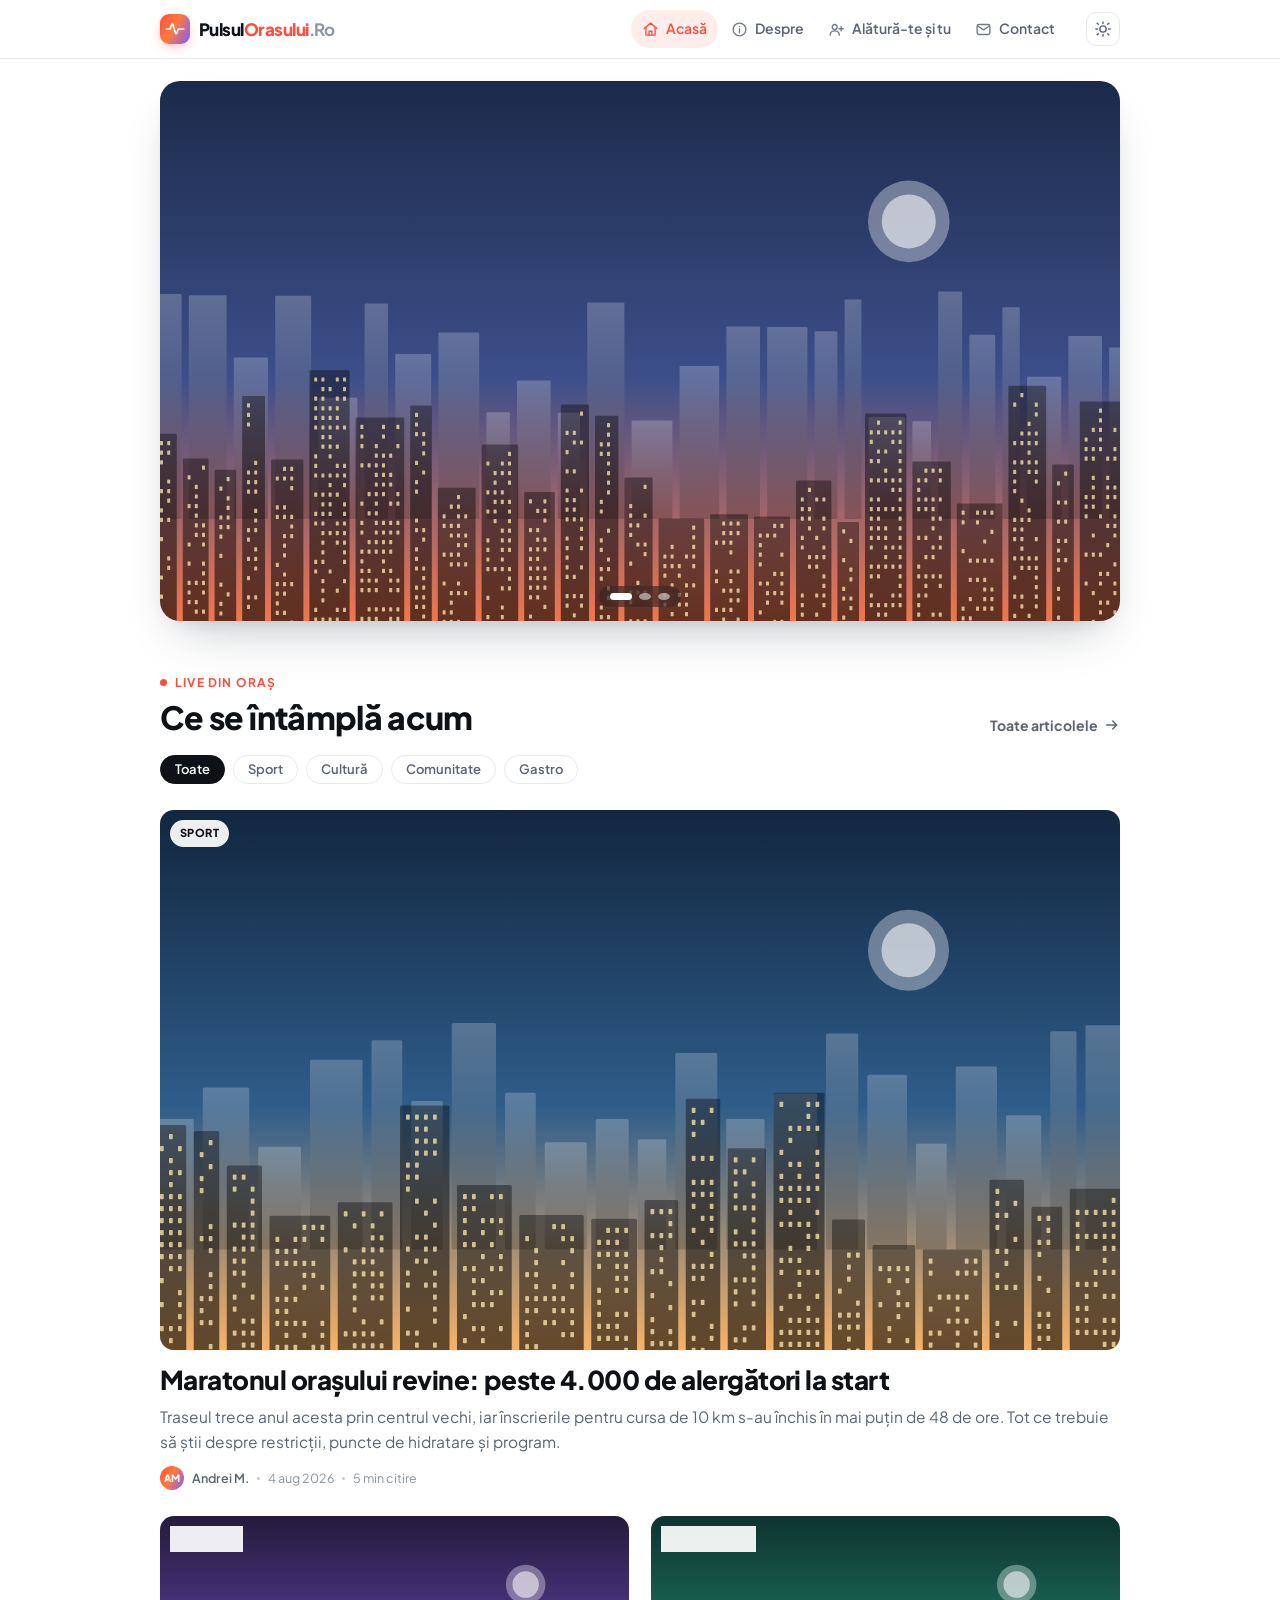
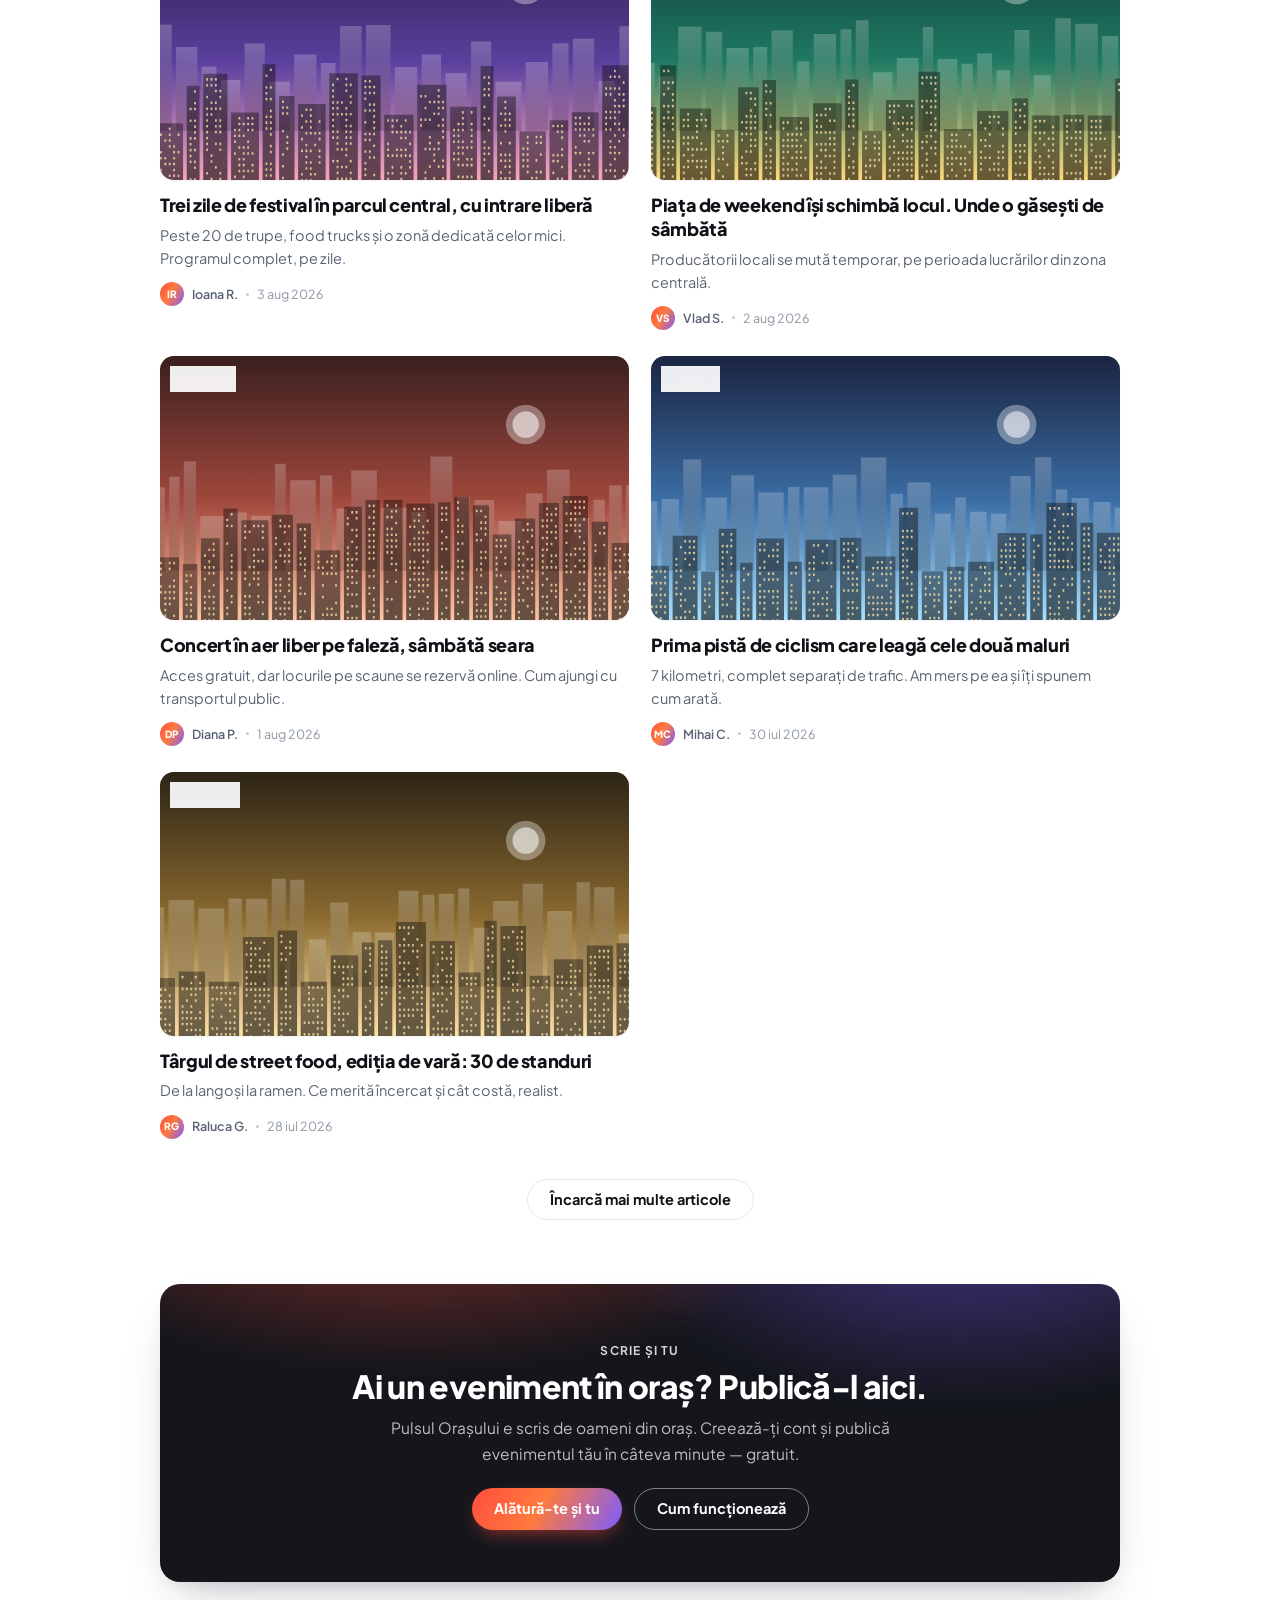
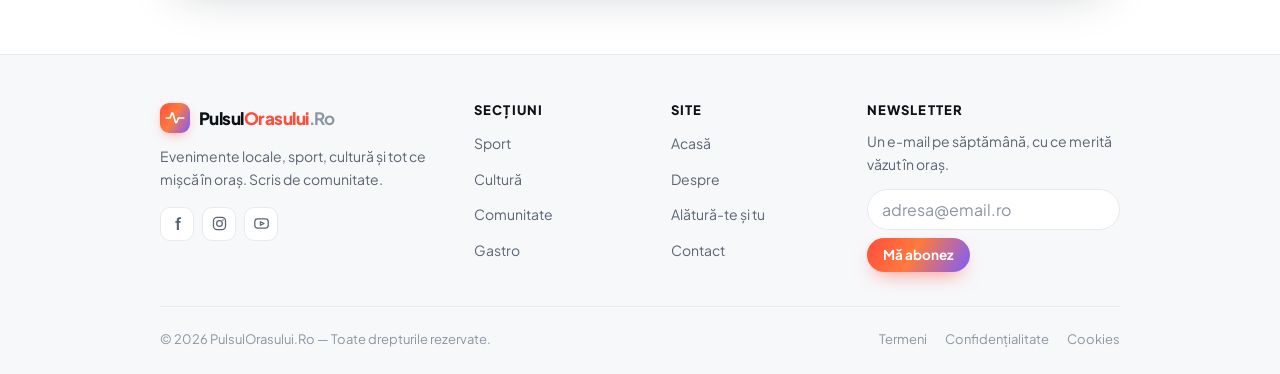
==== commit 75b9d028: "Mută „Alătură-te și tu" pe login.html și normalizează între dispozitive Legături: - cele 14 trimiter" ====
--- a/index.html
+++ b/index.html
@@ -66,7 +66,7 @@
           </a>
         </li>
         <li>
-          <a class="nav__link" href="alatura-te.html">
+          <a class="nav__link" href="login.html#inregistrare">
             <svg class="ico" viewBox="0 0 24 24" aria-hidden="true">
               <circle cx="9.5" cy="8.5" r="3.5"/><path d="M3 20c0-3.6 2.9-6 6.5-6s6.5 2.4 6.5 6"/>
               <path d="M18.5 8v6"/><path d="M21.5 11h-6"/>
@@ -288,7 +288,7 @@
         <h2>Ai un eveniment în oraș? Publică-l aici.</h2>
         <p class="cta__text">Pulsul Orașului e scris de oameni din oraș. Creează-ți cont și publică evenimentul tău în câteva minute — gratuit.</p>
         <div class="cta__actions">
-          <a class="btn btn--primary" href="alatura-te.html">Alătură-te și tu</a>
+          <a class="btn btn--primary" href="login.html#inregistrare">Alătură-te și tu</a>
           <a class="btn btn--outline" href="despre.html">Cum funcționează</a>
         </div>
       </div>
@@ -335,7 +335,7 @@
         <ul>
           <li><a href="index.html">Acasă</a></li>
           <li><a href="despre.html">Despre</a></li>
-          <li><a href="alatura-te.html">Alătură-te și tu</a></li>
+          <li><a href="login.html#inregistrare">Alătură-te și tu</a></li>
           <li><a href="contact.html">Contact</a></li>
         </ul>
       </nav>
--- a/assets/css/style.css
+++ b/assets/css/style.css
@@ -38,6 +38,7 @@
   /* sistem */
   --wrap:         1000px;
   --header-h:     58px;
+  --field-h:      48px;
   --radius:       14px;
   --radius-lg:    20px;
   --radius-pill:  999px;
@@ -111,7 +112,7 @@
 p { margin: 0; }
 ul { margin: 0; padding: 0; list-style: none; }
 
-button, input { font: inherit; color: inherit; }
+button, input, textarea, select { font: inherit; color: inherit; }
 button { cursor: pointer; border: 0; background: none; }
 
 :focus-visible {
@@ -609,7 +610,7 @@
   border-radius: var(--radius-pill);
   border: 1px solid var(--border);
   background: var(--surface);
-  font-size: 14px;
+  font-size: 16px;
   transition: border-color .18s var(--ease), box-shadow .18s var(--ease);
 }
 .news-form input::placeholder { color: var(--text-faint); }
@@ -697,3 +698,1065 @@
 @media print {
   .site-header, .hero, .cta, .site-footer, .chips, .load-more { display: none !important; }
 }
+
+/* =========================================================================
+   PAGINA DE ARTICOL
+   9.  Antet, corp, detalii eveniment
+   10. Participare (interesat / particip)
+   11. Taburi + comentarii + liste de persoane
+   12. Toast
+   ========================================================================= */
+
+/* bara de progres a citirii */
+.read-progress {
+  position: sticky;
+  top: var(--header-h);
+  z-index: 99;
+  height: 2px;
+  background: transparent;
+}
+.read-progress span {
+  display: block; height: 100%; width: 0;
+  background: var(--gradient);
+  transition: width .1s linear;
+}
+
+/* ------------------------- 9. ANTET & CORP ------------------------------ */
+.crumbs {
+  display: flex; align-items: center; flex-wrap: wrap; gap: 8px;
+  font-size: 13px;
+  color: var(--text-faint);
+  margin-bottom: 20px;
+}
+.crumbs a { transition: color .18s var(--ease); }
+.crumbs a:hover { color: var(--brand); }
+.crumbs__current { color: var(--text-soft); font-weight: 600; }
+
+/* Articolul folosește toată lățimea containerului (1000px).
+   Dacă vrei rândurile mai scurte, la citit mai comod, pune aici un
+   max-width (ex. 760px) — restul paginii rămâne neschimbat. */
+.post { width: 100%; margin-inline: auto; }
+
+.post__cat {
+  display: inline-block;
+  padding: 4px 12px;
+  margin-bottom: 14px;
+  border-radius: var(--radius-pill);
+  background: var(--brand-soft);
+  color: var(--brand);
+  font-size: 11.5px; font-weight: 800;
+  letter-spacing: .06em; text-transform: uppercase;
+}
+
+.post__title {
+  font-size: clamp(28px, 5.2vw, 42px);
+  line-height: 1.14;
+  letter-spacing: -.03em;
+  margin-bottom: 14px;
+}
+
+.post__lead {
+  font-size: clamp(16px, 2.2vw, 18.5px);
+  line-height: 1.6;
+  color: var(--text-soft);
+  margin-bottom: 22px;
+}
+
+.post__meta {
+  display: flex; align-items: center; gap: 12px;
+  flex-wrap: wrap;
+  padding-bottom: 22px;
+  border-bottom: 1px solid var(--border);
+}
+.post__avatar { width: 42px; height: 42px; border-radius: 50%; flex: none; }
+.post__by { margin-right: auto; }
+.post__author { font-weight: 700; font-size: 14.5px; transition: color .18s var(--ease); }
+.post__author:hover { color: var(--brand); }
+.post__sub {
+  display: flex; align-items: center; gap: 8px;
+  font-size: 13px; color: var(--text-faint);
+}
+
+.post__share { display: flex; gap: 6px; }
+.icon-btn {
+  width: 34px; height: 34px;
+  display: grid; place-items: center;
+  border-radius: 10px;
+  border: 1px solid var(--border);
+  background: var(--surface);
+  color: var(--text-soft);
+  transition: all .18s var(--ease);
+}
+.icon-btn svg { width: 17px; height: 17px; fill: none; stroke: currentColor;
+                stroke-width: 1.8; stroke-linecap: round; stroke-linejoin: round; }
+.icon-btn:hover { color: #fff; background: var(--brand); border-color: var(--brand);
+                  transform: translateY(-2px); }
+
+.post__figure { margin: 26px 0 0; }
+.post__figure img {
+  width: 100%;
+  aspect-ratio: 16 / 9;
+  object-fit: cover;
+  border-radius: var(--radius);
+  background: var(--surface-2);
+  box-shadow: var(--shadow-md);
+}
+.post__figure figcaption {
+  margin-top: 10px;
+  font-size: 12.5px;
+  color: var(--text-faint);
+  text-align: center;
+}
+
+/* detaliile evenimentului */
+.event-box {
+  display: grid;
+  grid-template-columns: repeat(4, 1fr);
+  gap: 18px;
+  margin-top: 26px;
+  padding: 20px;
+  border: 1px solid var(--border);
+  border-radius: var(--radius);
+  background: var(--bg-soft);
+}
+.event-box__item { display: flex; align-items: flex-start; gap: 10px; min-width: 0; }
+.event-box__item .ico { width: 19px; height: 19px; color: var(--brand); margin-top: 2px; }
+.event-box__item span {
+  display: block;
+  font-size: 11.5px; font-weight: 700;
+  letter-spacing: .06em; text-transform: uppercase;
+  color: var(--text-faint);
+}
+.event-box__item strong { font-size: 14px; font-weight: 700; line-height: 1.35; }
+
+/* corpul articolului */
+/* Stilul de text lung. .prose e același lucru, folosit de paginile fără
+   antet de articol (Despre etc.), ca să nu duplicăm regulile. */
+.post__body, .prose { margin-top: 32px; font-size: 17px; line-height: 1.78; }
+.post__body > p, .prose > p { margin-bottom: 20px; color: var(--text); }
+.post__body h2, .prose h2 { font-size: clamp(21px, 3.4vw, 26px); margin: 36px 0 12px; }
+.post__body h3, .prose h3 { font-size: clamp(18px, 2.8vw, 21px); margin: 28px 0 10px; }
+.post__body ul, .post__body ol, .prose ul, .prose ol { margin: 0 0 20px; padding-left: 24px; }
+.post__body ul, .prose ul { list-style: disc; }
+.post__body ol, .prose ol { list-style: decimal; }
+.post__body li, .prose li { margin-bottom: 8px; }
+.post__body li::marker, .prose li::marker { color: var(--brand); font-weight: 700; }
+.post__body a:not(.tag), .prose a {
+  color: var(--brand); font-weight: 600;
+  text-decoration: underline; text-underline-offset: 3px;
+  text-decoration-thickness: 1.5px;
+}
+
+.post__body blockquote, .prose blockquote {
+  margin: 28px 0;
+  padding: 20px 24px;
+  border-left: 3px solid var(--brand);
+  border-radius: 0 var(--radius) var(--radius) 0;
+  background: var(--bg-soft);
+  font-size: 18px;
+  line-height: 1.6;
+}
+.post__body blockquote p, .prose blockquote p { margin-bottom: 10px; font-weight: 500; }
+.post__body blockquote cite, .prose blockquote cite {
+  font-size: 13.5px; font-style: normal; font-weight: 700;
+  color: var(--text-faint);
+}
+
+.post__tags { display: flex; flex-wrap: wrap; gap: 8px; margin-top: 30px; }
+.tag {
+  padding: 5px 13px;
+  border-radius: var(--radius-pill);
+  border: 1px solid var(--border);
+  background: var(--surface);
+  font-size: 13px; font-weight: 600;
+  color: var(--text-soft);
+  transition: all .18s var(--ease);
+}
+.tag:hover { color: var(--brand); border-color: var(--brand); background: var(--brand-soft); }
+
+/* --------------------------- 10. PARTICIPARE ---------------------------- */
+.rsvp {
+  margin-top: 40px;
+  padding: 26px;
+  border: 1px solid var(--border);
+  border-radius: var(--radius-lg);
+  background: var(--bg-soft);
+  text-align: center;
+}
+.rsvp__head h2 { font-size: clamp(19px, 3vw, 23px); margin-bottom: 5px; }
+.rsvp__head p { color: var(--text-soft); font-size: 14.5px; margin-bottom: 18px; }
+
+.rsvp__actions {
+  display: flex; flex-wrap: wrap; gap: 12px; justify-content: center;
+}
+
+.rsvp__btn {
+  display: inline-flex; align-items: center; gap: 9px;
+  padding: 11px 20px;
+  border-radius: var(--radius-pill);
+  border: 1.5px solid var(--border);
+  background: var(--surface);
+  font-size: 14.5px; font-weight: 700;
+  color: var(--text);
+  transition: all .2s var(--ease);
+}
+.rsvp__btn .ico { width: 18px; height: 18px; color: var(--text-faint); transition: color .2s var(--ease); }
+.rsvp__btn:hover { transform: translateY(-2px); box-shadow: var(--shadow-md); }
+
+.rsvp__count {
+  padding: 1px 9px;
+  border-radius: var(--radius-pill);
+  background: var(--surface-2);
+  font-size: 12.5px; font-weight: 800;
+  color: var(--text-soft);
+  transition: all .2s var(--ease);
+}
+
+/* stare apăsată — interesat */
+.rsvp__btn--interested[aria-pressed="true"] {
+  border-color: #f0a028;
+  background: rgba(240, 160, 40, .12);
+  color: #b4700c;
+}
+[data-theme="dark"] .rsvp__btn--interested[aria-pressed="true"] { color: #ffc86b; }
+.rsvp__btn--interested[aria-pressed="true"] .ico { color: #f0a028; fill: #f0a028; }
+.rsvp__btn--interested[aria-pressed="true"] .rsvp__count { background: rgba(240, 160, 40, .2); color: inherit; }
+
+/* stare apăsată — particip */
+.rsvp__btn--going[aria-pressed="true"] {
+  border-color: #16a34a;
+  background: rgba(22, 163, 74, .12);
+  color: #15803d;
+}
+[data-theme="dark"] .rsvp__btn--going[aria-pressed="true"] { color: #5cd68a; }
+.rsvp__btn--going[aria-pressed="true"] .ico { color: #16a34a; }
+.rsvp__btn--going[aria-pressed="true"] .rsvp__count { background: rgba(22, 163, 74, .2); color: inherit; }
+
+.rsvp__people {
+  display: flex; align-items: center; justify-content: center;
+  flex-wrap: wrap; gap: 12px;
+  margin-top: 18px;
+}
+.facepile { display: flex; }
+.facepile img {
+  width: 30px; height: 30px;
+  border-radius: 50%;
+  border: 2px solid var(--bg-soft);
+  margin-left: -9px;
+}
+.facepile img:first-child { margin-left: 0; }
+.rsvp__note { font-size: 13.5px; color: var(--text-soft); }
+
+/* --------------------- 11. TABURI & COMENTARII -------------------------- */
+.tabs-section { margin-top: 46px; }
+
+.tabs {
+  display: flex; gap: 4px;
+  padding-bottom: 0;
+  border-bottom: 1px solid var(--border);
+  overflow-x: auto;
+  scrollbar-width: none;
+}
+.tabs::-webkit-scrollbar { display: none; }
+
+.tab {
+  display: inline-flex; align-items: center; gap: 7px;
+  padding: 11px 15px;
+  border-bottom: 2px solid transparent;
+  margin-bottom: -1px;
+  font-size: 14.5px; font-weight: 700;
+  color: var(--text-faint);
+  white-space: nowrap;
+  transition: color .18s var(--ease), border-color .18s var(--ease);
+}
+.tab .ico { width: 17px; height: 17px; }
+.tab:hover { color: var(--text); }
+.tab.is-active { color: var(--brand); border-bottom-color: var(--brand); }
+
+.tab__count {
+  padding: 1px 8px;
+  border-radius: var(--radius-pill);
+  background: var(--surface-2);
+  font-size: 12px; font-weight: 800;
+  color: var(--text-soft);
+}
+.tab.is-active .tab__count { background: var(--brand-soft); color: var(--brand); }
+
+.panel { padding-top: 26px; }
+.panel[hidden] { display: none; }
+.panel:focus { outline: none; }
+.panel__intro { color: var(--text-soft); font-size: 14.5px; margin-bottom: 18px; }
+
+/* formular de comentariu */
+.comment-form { display: flex; gap: 12px; margin-bottom: 30px; }
+.comment-form__avatar { width: 38px; height: 38px; border-radius: 50%; flex: none; }
+.comment-form__main { flex: 1; min-width: 0; }
+
+.comment-form textarea {
+  width: 100%;
+  padding: 12px 14px;
+  border-radius: var(--radius);
+  border: 1px solid var(--border);
+  background: var(--surface);
+  font-size: 16px;
+  line-height: 1.6;
+  resize: vertical;
+  transition: border-color .18s var(--ease), box-shadow .18s var(--ease);
+}
+.comment-form textarea::placeholder { color: var(--text-faint); }
+.comment-form textarea:focus {
+  outline: none;
+  border-color: var(--brand);
+  box-shadow: 0 0 0 3px var(--brand-soft);
+}
+.comment-form__actions {
+  display: flex; align-items: center; justify-content: space-between;
+  gap: 12px; flex-wrap: wrap;
+  margin-top: 10px;
+}
+.comment-form__hint { font-size: 12.5px; color: var(--text-faint); }
+
+/* comentarii */
+.comments { display: grid; gap: 24px; }
+.comment__body { display: flex; gap: 12px; }
+.comment__avatar { width: 38px; height: 38px; border-radius: 50%; flex: none; }
+.comment__main { flex: 1; min-width: 0; }
+
+.comment__head {
+  display: flex; align-items: center; flex-wrap: wrap; gap: 8px;
+  margin-bottom: 4px;
+  font-size: 13px;
+  color: var(--text-faint);
+}
+.comment__author { font-size: 14.5px; font-weight: 700; color: var(--text);
+                   transition: color .18s var(--ease); }
+.comment__author:hover { color: var(--brand); }
+
+.badge {
+  padding: 1px 8px;
+  border-radius: var(--radius-pill);
+  background: var(--surface-2);
+  font-size: 10.5px; font-weight: 800;
+  letter-spacing: .04em; text-transform: uppercase;
+  color: var(--text-soft);
+}
+.badge--author { background: var(--brand-soft); color: var(--brand); }
+
+.comment__main > p {
+  font-size: 15px;
+  line-height: 1.65;
+  color: var(--text);
+}
+
+.comment__tools { display: flex; align-items: center; gap: 14px; margin-top: 8px; }
+.comment__tool {
+  display: inline-flex; align-items: center; gap: 5px;
+  font-size: 13px; font-weight: 600;
+  color: var(--text-faint);
+  transition: color .18s var(--ease);
+}
+.comment__tool .ico { width: 15px; height: 15px; }
+.comment__tool:hover { color: var(--brand); }
+.comment__tool[aria-pressed="true"] { color: var(--brand); }
+.comment__tool[aria-pressed="true"] .ico { fill: var(--brand-soft); }
+
+/* sub-comentarii */
+.comment__replies {
+  display: grid; gap: 20px;
+  margin-top: 18px;
+  padding-left: 18px;
+  border-left: 2px solid var(--border);
+}
+.comment__replies .comment__avatar { width: 32px; height: 32px; }
+.comment__replies .comment__author { font-size: 14px; }
+.comment__replies .comment__main > p { font-size: 14.5px; }
+/* nu mergem mai adânc de două niveluri de indentare */
+.comment__replies .comment__replies { padding-left: 14px; }
+
+/* formularul de răspuns, injectat de JS */
+.reply-form { display: flex; gap: 10px; margin-top: 12px; }
+.reply-form__avatar { width: 30px; height: 30px; border-radius: 50%; flex: none; }
+.reply-form__main { flex: 1; min-width: 0; }
+.reply-form textarea {
+  width: 100%;
+  padding: 10px 12px;
+  border-radius: 12px;
+  border: 1px solid var(--border);
+  background: var(--surface);
+  font-size: 16px; line-height: 1.55;
+  resize: vertical;
+  transition: border-color .18s var(--ease), box-shadow .18s var(--ease);
+}
+.reply-form textarea:focus {
+  outline: none; border-color: var(--brand);
+  box-shadow: 0 0 0 3px var(--brand-soft);
+}
+.reply-form__actions { display: flex; gap: 8px; margin-top: 8px; }
+.btn--xs { padding: 7px 14px; font-size: 13px; }
+.btn--text { color: var(--text-soft); font-weight: 600; font-size: 13px; padding: 7px 4px; }
+.btn--text:hover { color: var(--brand); }
+
+/* liste de persoane (interesați / participă) */
+.people {
+  display: grid;
+  grid-template-columns: repeat(2, 1fr);
+  gap: 10px 18px;
+}
+.person {
+  display: flex; align-items: center; gap: 11px;
+  padding: 9px 12px;
+  border-radius: var(--radius);
+  border: 1px solid transparent;
+  transition: background-color .18s var(--ease), border-color .18s var(--ease);
+}
+.person:hover { background: var(--bg-soft); border-color: var(--border); }
+.person__avatar { width: 38px; height: 38px; border-radius: 50%; flex: none; }
+.person__info { display: flex; flex-direction: column; min-width: 0; margin-right: auto; }
+.person__name {
+  font-size: 14.5px; font-weight: 700;
+  white-space: nowrap; overflow: hidden; text-overflow: ellipsis;
+  transition: color .18s var(--ease);
+}
+.person__name:hover { color: var(--brand); }
+.person__meta { font-size: 12.5px; color: var(--text-faint); }
+.person__badge {
+  padding: 2px 9px;
+  border-radius: var(--radius-pill);
+  background: var(--brand-soft);
+  color: var(--brand);
+  font-size: 10.5px; font-weight: 800;
+  letter-spacing: .04em; text-transform: uppercase;
+  flex: none;
+}
+
+/* articole similare */
+.related { margin-top: 64px; padding-top: 40px; border-top: 1px solid var(--border); }
+.related .section-head { margin-bottom: 22px; }
+
+/* ------------------------------ 12. TOAST ------------------------------- */
+.toast {
+  position: fixed;
+  left: 50%; bottom: 26px;
+  transform: translate(-50%, 20px);
+  z-index: 300;
+  max-width: min(92vw, 420px);
+  padding: 12px 20px;
+  border-radius: var(--radius-pill);
+  background: #14161c;
+  color: #fff;
+  font-size: 14px; font-weight: 600;
+  text-align: center;
+  box-shadow: var(--shadow-lg);
+  opacity: 0;
+  visibility: hidden;
+  transition: opacity .25s var(--ease), transform .25s var(--ease), visibility .25s;
+}
+.toast.is-visible { opacity: 1; visibility: visible; transform: translate(-50%, 0); }
+[data-theme="dark"] .toast { background: #262d3a; }
+
+/* ------------------- responsive pagina de articol ----------------------- */
+@media (max-width: 800px) {
+  .event-box { grid-template-columns: repeat(2, 1fr); }
+  .people { grid-template-columns: 1fr; }
+  .related { margin-top: 48px; padding-top: 32px; }
+}
+
+@media (max-width: 560px) {
+  .event-box { grid-template-columns: 1fr; padding: 16px; }
+  .post__body, .prose { font-size: 16px; }
+  .rsvp { padding: 20px 16px; }
+  .rsvp__btn { flex: 1 1 100%; justify-content: center; }
+  .comment__replies { padding-left: 12px; }
+  .tab { padding: 11px 12px; font-size: 14px; }
+}
+
+/* =========================================================================
+   PAGINA DE CONTACT
+   13. Antet de pagină
+   14. Formular
+   15. Date de contact
+   ========================================================================= */
+
+/* -------------------------- 13. ANTET DE PAGINĂ ------------------------- */
+.page-head {
+  max-width: 640px;
+  margin-bottom: 38px;
+}
+.page-title {
+  font-size: clamp(30px, 5.5vw, 42px);
+  letter-spacing: -.03em;
+  margin-bottom: 12px;
+}
+.page-lead {
+  font-size: clamp(15.5px, 2.2vw, 17.5px);
+  line-height: 1.65;
+  color: var(--text-soft);
+}
+
+/* ----------------------------- 14. FORMULAR ----------------------------- */
+.contact {
+  display: grid;
+  grid-template-columns: minmax(0, 1.55fr) minmax(0, 1fr);
+  gap: 40px;
+  align-items: start;
+}
+
+.contact__h2 {
+  font-size: 19px;
+  margin-bottom: 18px;
+}
+
+.contact__form-wrap {
+  padding: 26px;
+  border: 1px solid var(--border);
+  border-radius: var(--radius-lg);
+  background: var(--surface);
+  box-shadow: var(--shadow-sm);
+}
+
+.form { display: grid; gap: 18px; }
+
+.field-row {
+  display: grid;
+  grid-template-columns: 1fr 1fr;
+  gap: 18px;
+}
+
+/* align-content: start — altfel, când câmpul vecin de pe același rând afișează
+   o eroare pe două linii, inputul de aici s-ar întinde ca să umple spațiul. */
+.field { display: grid; gap: 7px; min-width: 0; align-content: start; }
+
+.field label {
+  font-size: 13.5px;
+  font-weight: 700;
+  color: var(--text);
+}
+.req { color: var(--brand); }
+.field__opt {
+  font-size: 12px;
+  font-weight: 600;
+  color: var(--text-faint);
+  text-transform: lowercase;
+}
+
+/* Toate câmpurile au aceeași înălțime: input-urile de text ajung natural la
+   ~47px, dar select-ul și inputul de dată ies mai înalte, așa că le fixăm. */
+.field input,
+.field textarea {
+  width: 100%;
+  min-height: var(--field-h);
+  padding: 11px 14px;
+  border-radius: var(--radius);
+  border: 1px solid var(--border);
+  background: var(--bg);
+  font-size: 16px;
+  line-height: 1.55;
+  transition: border-color .18s var(--ease), box-shadow .18s var(--ease),
+              background-color .18s var(--ease);
+}
+.field textarea { resize: vertical; min-height: 120px; }
+.field input::placeholder,
+.field textarea::placeholder { color: var(--text-faint); }
+
+.field input:focus,
+.field textarea:focus {
+  outline: none;
+  border-color: var(--brand);
+  box-shadow: 0 0 0 3px var(--brand-soft);
+}
+
+/* Stare de eroare.
+   Culoarea de accent a site-ului e tot roșie, așa că doar conturul roșu s-ar
+   confunda cu un câmp focalizat corect. De asta punem și un fundal ușor roșu,
+   care se vede indiferent dacă e focalizat sau nu. */
+.field.has-error input,
+.field.has-error textarea,
+.field.has-error select {
+  border-color: #e0393b;
+  background-color: rgba(224, 57, 59, .055);
+}
+[data-theme="dark"] .field.has-error input,
+[data-theme="dark"] .field.has-error textarea,
+[data-theme="dark"] .field.has-error select {
+  background-color: rgba(224, 57, 59, .12);
+}
+.field.has-error input:focus,
+.field.has-error textarea:focus { box-shadow: 0 0 0 3px rgba(224, 57, 59, .16); }
+
+.field__error {
+  font-size: 12.5px;
+  font-weight: 600;
+  color: #d32f31;
+}
+[data-theme="dark"] .field__error { color: #ff8a86; }
+
+.form__foot {
+  display: flex; align-items: center; justify-content: space-between;
+  flex-wrap: wrap; gap: 14px;
+  margin-top: 2px;
+}
+.form__note { font-size: 12.5px; color: var(--text-faint); }
+.form__foot .btn .ico { width: 16px; height: 16px; }
+
+.form__success {
+  display: flex; align-items: flex-start; gap: 10px;
+  padding: 13px 16px;
+  border-radius: var(--radius);
+  border: 1px solid rgba(22, 163, 74, .35);
+  background: rgba(22, 163, 74, .1);
+  font-size: 14px;
+  font-weight: 600;
+  color: #15803d;
+}
+[data-theme="dark"] .form__success { color: #6ee7a0; }
+.form__success .ico { width: 18px; height: 18px; margin-top: 1px; color: #16a34a; }
+.form__success[hidden] { display: none; }
+
+/* ------------------------- 15. DATE DE CONTACT -------------------------- */
+.contact__info {
+  padding: 26px;
+  border: 1px solid var(--border);
+  border-radius: var(--radius-lg);
+  background: var(--bg-soft);
+}
+
+.info-list { display: grid; gap: 20px; }
+
+.info-item { display: flex; align-items: flex-start; gap: 12px; }
+.info-item__ico {
+  width: 36px; height: 36px;
+  display: grid; place-items: center;
+  border-radius: 11px;
+  background: var(--brand-soft);
+  color: var(--brand);
+  flex: none;
+}
+.info-item__ico .ico { width: 18px; height: 18px; }
+
+.info-item__label {
+  display: block;
+  font-size: 11.5px; font-weight: 800;
+  letter-spacing: .06em; text-transform: uppercase;
+  color: var(--text-faint);
+  margin-bottom: 2px;
+}
+.info-item__value {
+  display: block;
+  font-size: 14.5px; font-weight: 600;
+  line-height: 1.45;
+  color: var(--text);
+  overflow-wrap: anywhere;
+}
+a.info-item__value { transition: color .18s var(--ease); }
+a.info-item__value:hover { color: var(--brand); }
+
+.info-social {
+  margin-top: 24px;
+  padding-top: 20px;
+  border-top: 1px solid var(--border);
+}
+.info-social .socials { margin-top: 9px; }
+
+.info-cta {
+  margin-top: 20px;
+  padding-top: 20px;
+  border-top: 1px solid var(--border);
+}
+.info-cta p { font-size: 14px; color: var(--text-soft); margin-bottom: 11px; }
+
+/* ------------------- responsive pagina de contact ----------------------- */
+@media (max-width: 860px) {
+  .contact { grid-template-columns: 1fr; gap: 26px; }
+}
+
+@media (max-width: 560px) {
+  .field-row { grid-template-columns: 1fr; gap: 18px; }
+  .contact__form-wrap,
+  .contact__info { padding: 20px 16px; }
+  .form__foot { flex-direction: column; align-items: stretch; }
+  .form__foot .btn { width: 100%; }
+  .form__note { order: 2; text-align: center; }
+}
+
+/* =========================================================================
+   PAGINA DE CONT (autentificare / înregistrare)
+   16. Cardul și taburile
+   17. Buton Google, separator
+   18. Câmpuri de parolă, bifă, indicator de putere
+   ========================================================================= */
+
+/* --------------------------- 16. CARD & TABURI -------------------------- */
+.auth {
+  max-width: 480px;
+  margin-inline: auto;
+  padding-block: 8px 16px;
+}
+
+.auth__notice {
+  display: flex; align-items: flex-start; gap: 9px;
+  margin-bottom: 16px;
+  padding: 11px 15px;
+  border-radius: var(--radius);
+  border: 1px solid var(--border);
+  background: var(--bg-soft);
+  font-size: 13.5px; font-weight: 600;
+  color: var(--text-soft);
+}
+.auth__notice .ico { width: 17px; height: 17px; color: var(--brand); margin-top: 1px; }
+.auth__notice[hidden] { display: none; }
+
+.auth__card {
+  border: 1px solid var(--border);
+  border-radius: var(--radius-lg);
+  background: var(--surface);
+  box-shadow: var(--shadow-md);
+  overflow: hidden;
+}
+
+/* taburi de selecție, în stil segmented control */
+.auth-tabs {
+  display: grid;
+  grid-template-columns: 1fr 1fr;
+  gap: 4px;
+  padding: 5px;
+  margin: 18px 18px 0;
+  border-radius: var(--radius-pill);
+  background: var(--surface-2);
+}
+
+.auth-tab {
+  padding: 9px 12px;
+  border-radius: var(--radius-pill);
+  font-size: 14.5px; font-weight: 700;
+  color: var(--text-soft);
+  transition: color .2s var(--ease), background-color .2s var(--ease),
+              box-shadow .2s var(--ease);
+}
+.auth-tab:hover { color: var(--text); }
+.auth-tab.is-active {
+  background: var(--surface);
+  color: var(--brand);
+  box-shadow: var(--shadow-sm);
+}
+[data-theme="dark"] .auth-tab.is-active { background: var(--bg); }
+
+.auth-panel { padding: 22px 26px 26px; }
+.auth-panel[hidden] { display: none; }
+.auth-panel:focus { outline: none; }
+
+.auth__title { font-size: 23px; margin-bottom: 6px; }
+.auth__lead {
+  font-size: 14.5px;
+  color: var(--text-soft);
+  margin-bottom: 20px;
+}
+
+.auth__switch {
+  text-align: center;
+  font-size: 14px;
+  color: var(--text-soft);
+  margin-top: 2px;
+}
+.link-btn {
+  font-size: 14px; font-weight: 700;
+  color: var(--brand);
+  padding: 0;
+  transition: opacity .18s var(--ease);
+}
+.link-btn:hover { opacity: .78; text-decoration: underline; text-underline-offset: 3px; }
+
+.auth__foot {
+  text-align: center;
+  font-size: 13.5px;
+  color: var(--text-faint);
+  margin-top: 18px;
+}
+.auth__foot a { font-weight: 700; color: var(--text-soft); }
+.auth__foot a:hover { color: var(--brand); }
+
+/* ---------------------- 17. GOOGLE & SEPARATOR -------------------------- */
+.btn-google {
+  display: flex; align-items: center; justify-content: center; gap: 10px;
+  width: 100%;
+  padding: 11px 18px;
+  border-radius: var(--radius-pill);
+  border: 1.5px solid var(--border);
+  background: var(--surface);
+  font-size: 14.5px; font-weight: 700;
+  color: var(--text);
+  transition: border-color .18s var(--ease), background-color .18s var(--ease),
+              transform .18s var(--ease), box-shadow .18s var(--ease);
+}
+.btn-google:hover {
+  border-color: var(--text-faint);
+  transform: translateY(-2px);
+  box-shadow: var(--shadow-md);
+}
+.btn-google:active { transform: translateY(0); }
+.btn-google__ico { width: 19px; height: 19px; flex: none; }
+
+.auth__divider {
+  display: flex; align-items: center; gap: 12px;
+  margin: 18px 0;
+  color: var(--text-faint);
+  font-size: 12.5px; font-weight: 600;
+}
+.auth__divider::before,
+.auth__divider::after {
+  content: "";
+  flex: 1;
+  height: 1px;
+  background: var(--border);
+}
+
+/* ------------------- 18. PAROLĂ, BIFĂ, PUTERE PAROLĂ -------------------- */
+.field__head {
+  display: flex; align-items: baseline; justify-content: space-between; gap: 12px;
+}
+.field__link {
+  font-size: 12.5px; font-weight: 600;
+  color: var(--text-faint);
+  transition: color .18s var(--ease);
+}
+.field__link:hover { color: var(--brand); }
+
+.field select {
+  width: 100%;
+  height: var(--field-h);
+  padding: 0 38px 0 14px;
+  border-radius: var(--radius);
+  border: 1px solid var(--border);
+  background-color: var(--bg);
+  font-size: 16px;
+  cursor: pointer;
+  appearance: none;
+  /* săgeata, desenată inline ca să nu depindem de un fișier extern */
+  background-image: url("data:image/svg+xml,%3Csvg xmlns='http://www.w3.org/2000/svg' viewBox='0 0 24 24' fill='none' stroke='%238b95a3' stroke-width='2' stroke-linecap='round' stroke-linejoin='round'%3E%3Cpath d='m6 9 6 6 6-6'/%3E%3C/svg%3E");
+  background-repeat: no-repeat;
+  background-position: right 13px center;
+  background-size: 17px;
+  transition: border-color .18s var(--ease), box-shadow .18s var(--ease);
+}
+.field select:focus {
+  outline: none;
+  border-color: var(--brand);
+  box-shadow: 0 0 0 3px var(--brand-soft);
+}
+.field select:invalid { color: var(--text-faint); }
+.field.has-error select { border-color: #e0393b; }
+
+/* Input de tip dată.
+   Fiecare browser îl desenează altfel: Chrome pe desktop pune o iconiță de
+   calendar, Samsung Internet pe Android pune o săgeată mică lipită de margine,
+   iar Safari nu pune nimic. Ca să arate la fel peste tot, ascundem complet
+   decorul nativ și desenăm noi iconița, la fel ca săgeata de la select. */
+.field input[type="date"] {
+  appearance: none;
+  -webkit-appearance: none;
+  height: var(--field-h);
+  padding: 0 42px 0 14px;
+  background-image: url("data:image/svg+xml,%3Csvg xmlns='http://www.w3.org/2000/svg' viewBox='0 0 24 24' fill='none' stroke='%238b95a3' stroke-width='1.9' stroke-linecap='round' stroke-linejoin='round'%3E%3Crect x='3.5' y='5' width='17' height='16' rx='3'/%3E%3Cpath d='M8 3v4M16 3v4M3.5 10h17'/%3E%3C/svg%3E");
+  background-repeat: no-repeat;
+  background-position: right 12px center;
+  background-size: 18px;
+}
+
+/* Indicatorul nativ devine invizibil, dar rămâne clicabil peste iconița
+   noastră, ca atingerea din dreapta să deschidă tot calendarul browserului. */
+.field input[type="date"]::-webkit-calendar-picker-indicator {
+  opacity: 0;
+  width: 30px;
+  height: 30px;
+  margin: 0 -8px 0 0;
+  padding: 0;
+  cursor: pointer;
+}
+
+/* Safari pe iPhone centrează valoarea; o aducem la stânga, ca în restul formularului. */
+.field input[type="date"]::-webkit-date-and-time-value { text-align: left; }
+
+/* Câmpul gol arată identic cu unul completat în unele browsere de Android,
+   așa că îi dăm iconiței puțin mai mult contrast la focus. */
+.field input[type="date"]:focus {
+  background-image: url("data:image/svg+xml,%3Csvg xmlns='http://www.w3.org/2000/svg' viewBox='0 0 24 24' fill='none' stroke='%23ff4d3d' stroke-width='1.9' stroke-linecap='round' stroke-linejoin='round'%3E%3Crect x='3.5' y='5' width='17' height='16' rx='3'/%3E%3Cpath d='M8 3v4M16 3v4M3.5 10h17'/%3E%3C/svg%3E");
+}
+
+/* parolă cu buton de afișare */
+.input-pass { position: relative; }
+.input-pass input { padding-right: 46px; }
+.input-pass__toggle {
+  position: absolute;
+  right: 6px; top: 50%;
+  transform: translateY(-50%);
+  width: 34px; height: 34px;
+  display: grid; place-items: center;
+  border-radius: 9px;
+  color: var(--text-faint);
+  transition: color .18s var(--ease), background-color .18s var(--ease);
+}
+.input-pass__toggle:hover { color: var(--text); background: var(--surface-2); }
+.input-pass__toggle .ico { width: 18px; height: 18px; }
+.input-pass__toggle .ico--eye-off { display: none; }
+.input-pass__toggle[aria-pressed="true"] .ico--eye { display: none; }
+.input-pass__toggle[aria-pressed="true"] .ico--eye-off { display: block; }
+
+/* bifă */
+.check {
+  display: flex; align-items: flex-start; gap: 10px;
+  font-size: 13.5px;
+  line-height: 1.5;
+  color: var(--text-soft);
+  cursor: pointer;
+}
+/* Bifa e tot un <input>, deci moștenește lățimea și înălțimea de câmp din
+   regula .field input. Le anulăm aici, ca să rămână un pătrat de 18px. */
+.check input {
+  appearance: none;
+  width: 18px; height: 18px;
+  min-height: 0;
+  padding: 0;
+  flex: none;
+  margin: 1px 0 0;
+  border: 1.5px solid var(--border);
+  border-radius: 6px;
+  background: var(--bg);
+  cursor: pointer;
+  transition: background-color .18s var(--ease), border-color .18s var(--ease);
+}
+.check input:checked {
+  background: var(--brand) url("data:image/svg+xml,%3Csvg xmlns='http://www.w3.org/2000/svg' viewBox='0 0 24 24' fill='none' stroke='white' stroke-width='3.2' stroke-linecap='round' stroke-linejoin='round'%3E%3Cpath d='m5 12.5 4.5 4.5L19 7'/%3E%3C/svg%3E") center / 13px no-repeat;
+  border-color: var(--brand);
+}
+.check input:focus-visible { outline: 2px solid var(--brand); outline-offset: 2px; }
+.check a { color: var(--brand); font-weight: 600; text-decoration: underline; text-underline-offset: 2px; }
+.field.has-error .check input { border-color: #e0393b; }
+
+/* indicator de putere a parolei */
+.pass-meter {
+  display: flex; align-items: center; gap: 10px;
+  margin-top: 2px;
+}
+.pass-meter[hidden] { display: none; }
+.pass-meter__bars { display: flex; gap: 4px; flex: 1; }
+.pass-meter__bars span {
+  flex: 1;
+  height: 4px;
+  border-radius: 3px;
+  background: var(--surface-2);
+  transition: background-color .25s var(--ease);
+}
+.pass-meter__label {
+  font-size: 12px; font-weight: 700;
+  color: var(--text-faint);
+  min-width: 62px;
+  text-align: right;
+}
+
+.pass-meter[data-score="1"] .pass-meter__bars span:nth-child(-n+1) { background: #e0393b; }
+.pass-meter[data-score="2"] .pass-meter__bars span:nth-child(-n+2) { background: #f0a028; }
+.pass-meter[data-score="3"] .pass-meter__bars span:nth-child(-n+3) { background: #3b9ae0; }
+.pass-meter[data-score="4"] .pass-meter__bars span { background: #16a34a; }
+
+.btn--block { width: 100%; }
+
+/* ---------------------- responsive pagina de cont ----------------------- */
+@media (max-width: 560px) {
+  .auth-tabs { margin: 14px 14px 0; }
+  .auth-panel { padding: 20px 16px 22px; }
+  .auth__title { font-size: 21px; }
+}
+
+/* =========================================================================
+   19. NORMALIZARE ÎNTRE DISPOZITIVE
+
+   Scopul acestei secțiuni: aceeași pagină să arate la fel pe iPhone, pe
+   Android și pe desktop. Sunt adunate aici, într-un singur loc, diferențele
+   pe care browserele le introduc de la ele — mai ales Safari pe iOS.
+   ========================================================================= */
+
+/* --- 1. iOS nu mai mărește pagina la atingerea unui câmp ---------------- */
+/* Safari pe iPhone mărește automat pagina când focalizezi un câmp cu textul
+   sub 16px. Pe Android nu se întâmplă, deci ecranul „sare" doar pe iPhone.
+   Toate câmpurile sunt la 16px tocmai ca să nu apară diferența — dacă adaugi
+   un câmp nou, ține minte pragul ăsta. */
+input, textarea, select { font-size: 16px; }
+
+/* --- 2. Fără decor nativ pe controale ---------------------------------- */
+/* iOS desenează singur colțuri rotunjite, umbre interioare și gradient pe
+   inputuri și butoane. Le scoatem, ca aspectul să vină doar din CSS-ul nostru. */
+input, textarea, select, button {
+  appearance: none;
+  -webkit-appearance: none;
+  border-radius: 0;                 /* îl redau apoi regulile componentelor */
+  background-clip: padding-box;
+}
+input, textarea { -webkit-border-radius: 0; }
+
+/* Le punem la loc raza de colț, după ce am șters-o mai sus. */
+.field input, .field textarea, .field select,
+.news-form input, .comment-form textarea, .reply-form textarea {
+  border-radius: var(--radius);
+}
+.news-form input { border-radius: var(--radius-pill); }
+.reply-form textarea { border-radius: 12px; }
+.check input { border-radius: 6px; }
+.btn, .btn-google, .rsvp__btn, .chip, .tag { border-radius: var(--radius-pill); }
+.theme-toggle, .nav__burger, .icon-btn, .socials a { border-radius: 10px; }
+.input-pass__toggle { border-radius: 9px; }
+
+/* --- 3. Text de aceeași mărime la rotirea ecranului --------------------- */
+/* Fără asta, Safari pe iOS îngroașă textul când treci în modul peisaj. */
+html {
+  -webkit-text-size-adjust: 100%;
+  -moz-text-size-adjust: 100%;
+  text-size-adjust: 100%;
+}
+
+/* --- 4. Fără litere îngroșate artificial ------------------------------- */
+/* Dacă fontul nu s-a încărcat încă, unele browsere „îngroașă" ele literele,
+   iar rezultatul diferă de la un sistem la altul. Preferăm să nu o facă. */
+html { font-synthesis: none; -webkit-font-synthesis: none; }
+
+/* --- 5. Fără dreptunghiul gri la atingere ------------------------------ */
+/* Safari și Chrome pe Android desenează un fundal la atingere, cu culori
+   diferite. Îl scoatem; starea apăsat vine din :active, definit de noi. */
+html { -webkit-tap-highlight-color: transparent; }
+
+/* --- 6. Zona sigură de pe telefoanele cu decupaj ------------------------ */
+/* Pagina folosește viewport-fit=cover, deci conținutul ar putea intra sub
+   decupajul camerei sau sub bara de jos. Aici îi ținem la distanță. */
+.wrap, .nav {
+  padding-left: max(20px, env(safe-area-inset-left));
+  padding-right: max(20px, env(safe-area-inset-right));
+}
+.site-footer { padding-bottom: max(24px, env(safe-area-inset-bottom)); }
+.toast { bottom: max(26px, env(safe-area-inset-bottom)); }
+
+@media (max-width: 560px) {
+  .wrap, .nav, .nav__menu {
+    padding-left: max(16px, env(safe-area-inset-left));
+    padding-right: max(16px, env(safe-area-inset-right));
+  }
+}
+
+/* --- 7. Aceeași înălțime de rând la butoane ---------------------------- */
+/* Safari ignoră line-height moștenit pe <button>, de unde diferențe de
+   câțiva pixeli față de Android. */
+button, input, select, textarea { line-height: normal; }
+.btn, .btn-google, .rsvp__btn, .chip, .tag, .auth-tab, .tab { line-height: 1.2; }
+textarea { line-height: 1.6; }
+
+/* --- 8. Câmpurile completate automat -------------------------------------
+   Chrome pune un fundal galben peste inputurile completate automat, care
+   strică tema întunecată. Îl înlocuim cu culorile noastre. */
+input:-webkit-autofill,
+input:-webkit-autofill:hover,
+input:-webkit-autofill:focus {
+  -webkit-text-fill-color: var(--text);
+  -webkit-box-shadow: 0 0 0 100px var(--bg) inset;
+  caret-color: var(--text);
+}
+
+/* --- 9. Derulare fără efecte diferite ---------------------------------- */
+body { overscroll-behavior-y: none; }
+.tabs, .slideshow__track { -webkit-overflow-scrolling: touch; }
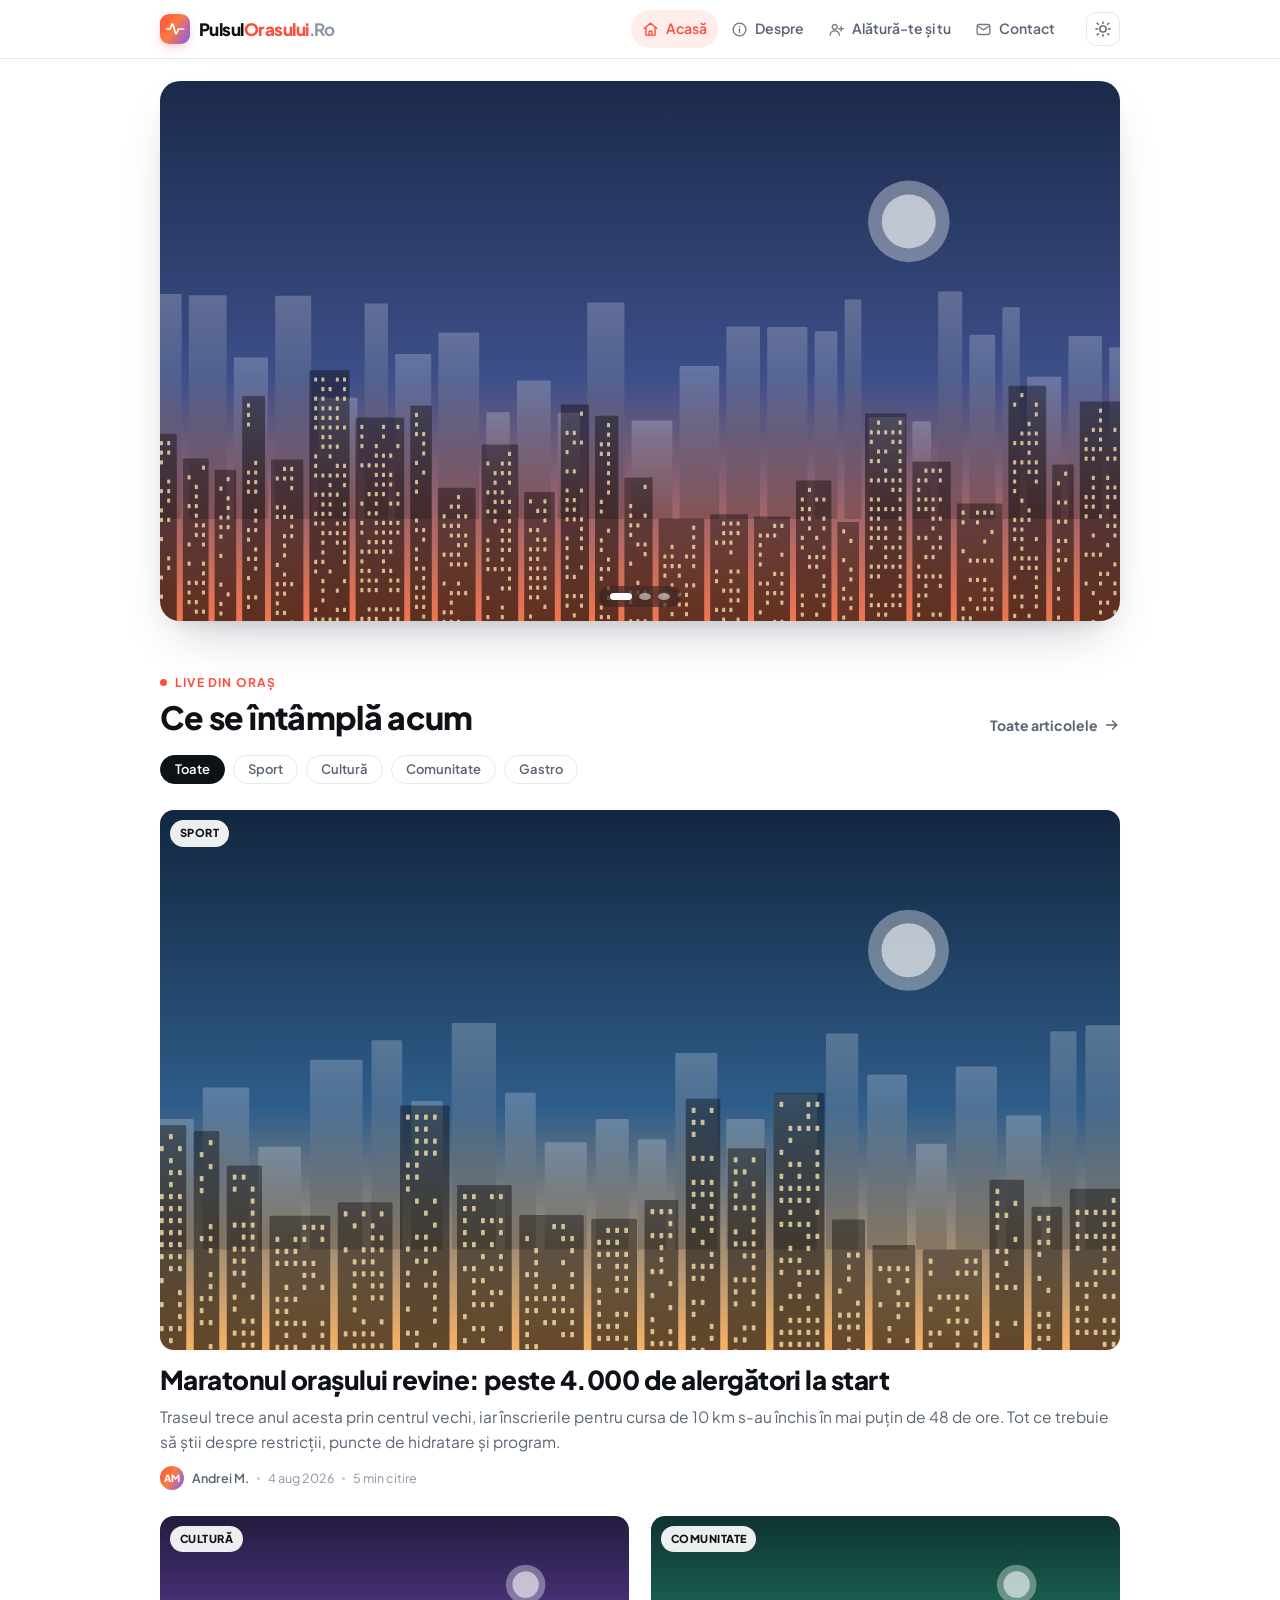
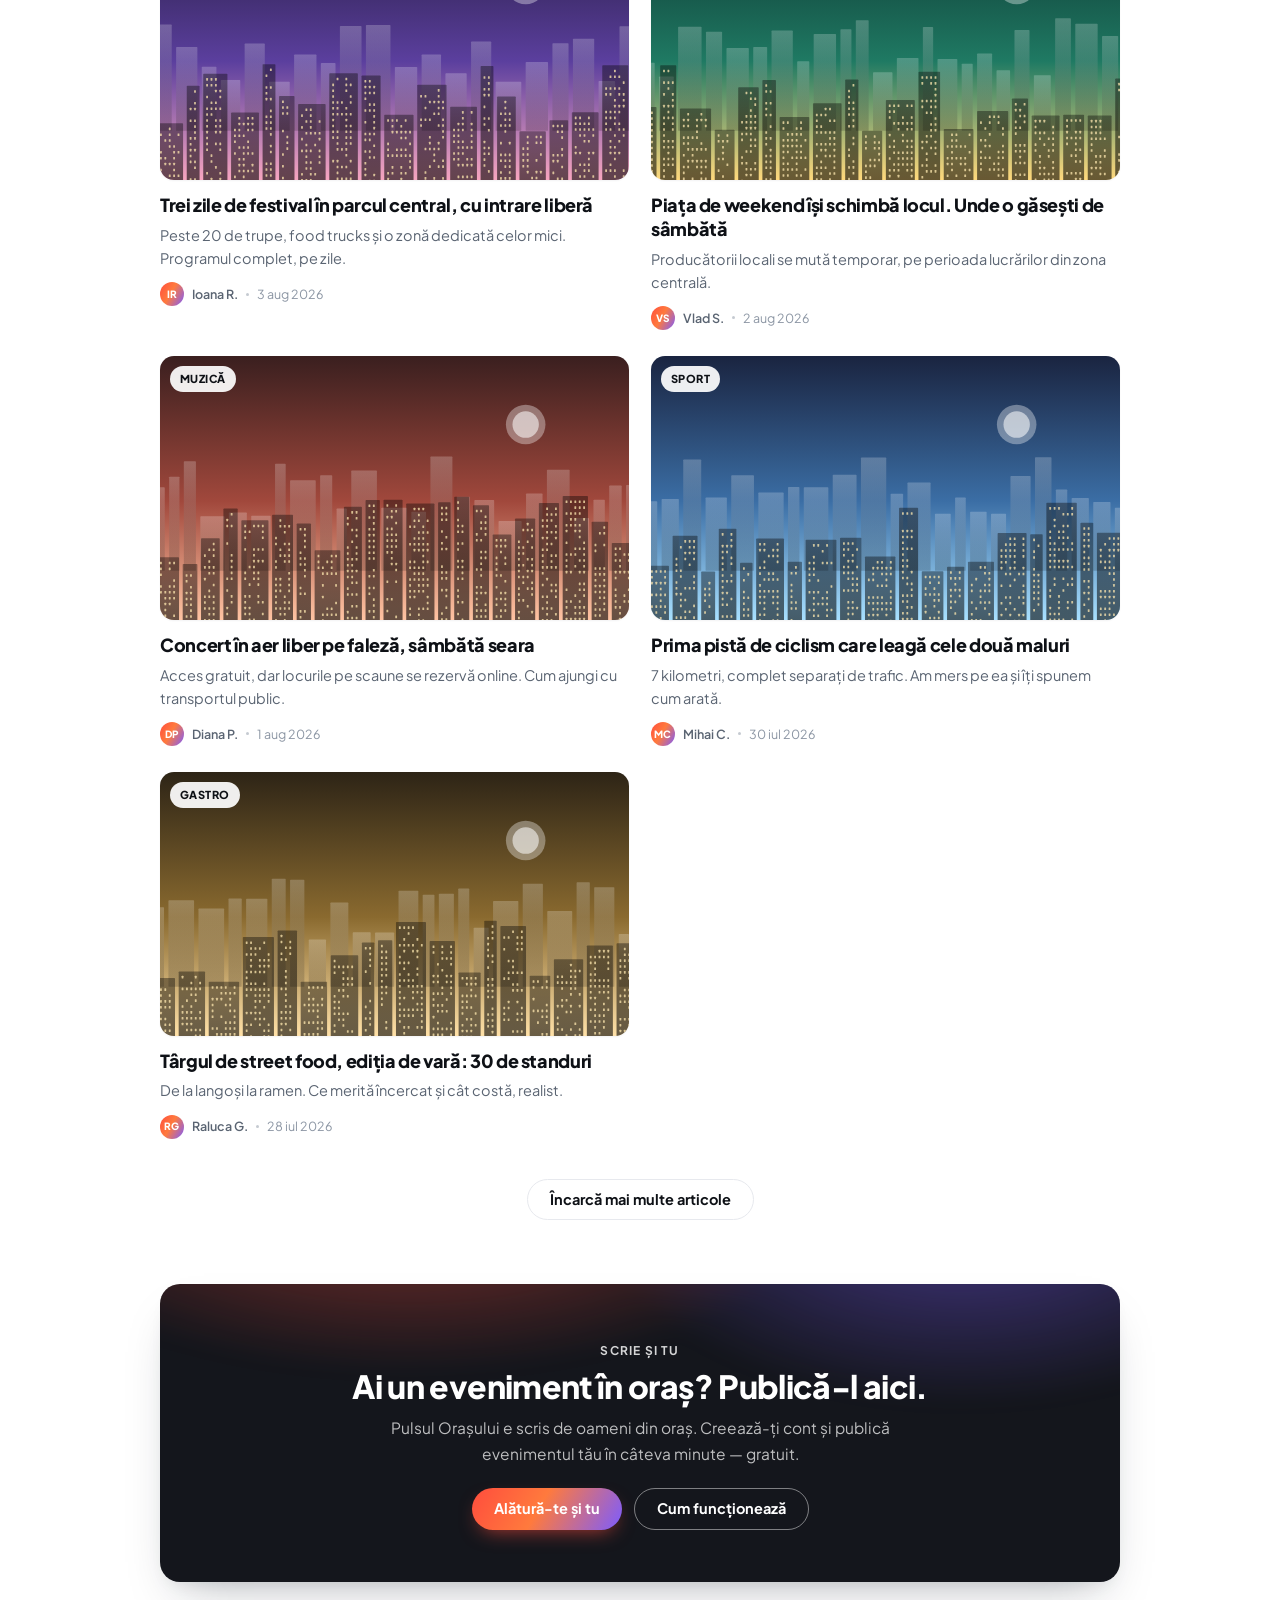
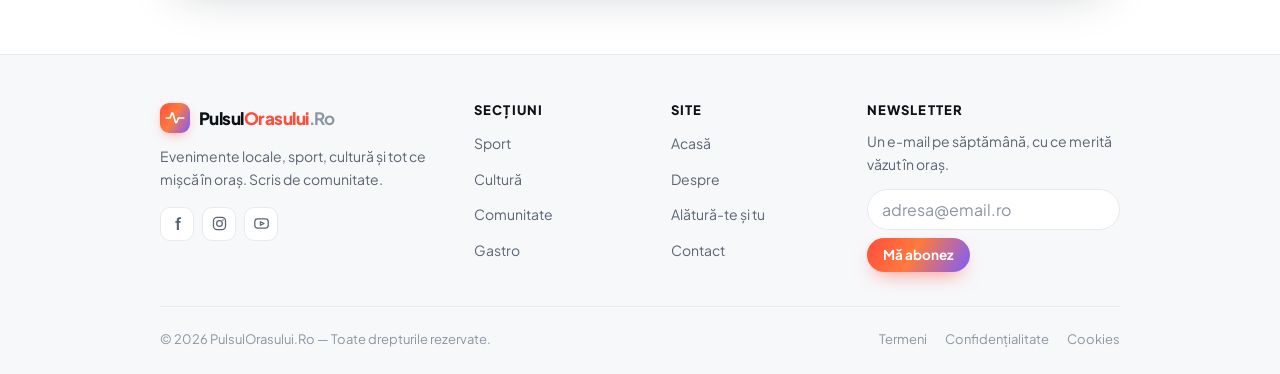
==== commit 2698c651: "Versionează CSS-ul și JS-ul, ca browserele să nu mai servească din cache Paginile noi apăreau nestil" ====
--- a/index.html
+++ b/index.html
@@ -12,7 +12,7 @@
 <link rel="preconnect" href="https://fonts.googleapis.com">
 <link rel="preconnect" href="https://fonts.gstatic.com" crossorigin>
 <link href="https://fonts.googleapis.com/css2?family=Plus+Jakarta+Sans:wght@400;500;600;700;800&display=swap" rel="stylesheet">
-<link rel="stylesheet" href="assets/css/style.css">
+<link rel="stylesheet" href="assets/css/style.css?v=8">
 
 <!-- Setează tema ÎNAINTE de randare, ca să nu apară un flash alb pe dark mode -->
 <script>
@@ -363,6 +363,6 @@
   </div>
 </footer>
 
-<script src="assets/js/main.js"></script>
+<script src="assets/js/main.js?v=8"></script>
 </body>
 </html>
--- a/assets/css/style.css
+++ b/assets/css/style.css
@@ -1760,3 +1760,253 @@
 /* --- 9. Derulare fără efecte diferite ---------------------------------- */
 body { overscroll-behavior-y: none; }
 .tabs, .slideshow__track { -webkit-overflow-scrolling: touch; }
+
+/* =========================================================================
+   PAGINA DE PROFIL
+   20. Antetul profilului și datele scurte
+   21. Stele (afișare și alegere)
+   22. Activitate
+   23. Evaluări
+   ========================================================================= */
+
+/* ---------------------- 20. ANTETUL PROFILULUI -------------------------- */
+.profile {
+  display: flex;
+  align-items: center;
+  justify-content: space-between;
+  flex-wrap: wrap;
+  gap: 24px;
+  padding: 24px 26px;
+  border: 1px solid var(--border);
+  border-radius: var(--radius-lg);
+  background: var(--surface);
+  box-shadow: var(--shadow-sm);
+}
+
+.profile__id { display: flex; align-items: center; gap: 18px; min-width: 0; }
+
+.profile__avatar {
+  width: 86px; height: 86px;
+  border-radius: 50%;
+  flex: none;
+  box-shadow: 0 0 0 3px var(--bg), 0 0 0 5px var(--brand-soft);
+}
+
+.profile__name {
+  font-size: clamp(23px, 4vw, 30px);
+  letter-spacing: -.03em;
+  margin-bottom: 10px;
+}
+
+/* datele scurte: vârstă, localitate, sex, vechime */
+.facts { display: flex; flex-wrap: wrap; gap: 7px; }
+
+.fact {
+  display: inline-flex; align-items: center; gap: 6px;
+  padding: 4px 11px;
+  border-radius: var(--radius-pill);
+  background: var(--surface-2);
+  font-size: 13px; font-weight: 600;
+  color: var(--text-soft);
+}
+.fact .ico { width: 14px; height: 14px; color: var(--text-faint); }
+.fact--muted { color: var(--text-faint); font-weight: 500; }
+
+/* Simbolurile de sex: desenate de noi, ca să arate identic pe orice
+   dispozitiv. Caracterele ♂ ♀ se randează diferit de la un font la altul,
+   uneori chiar ca emoji colorat, de aceea nu le folosim. */
+.fact--m { background: rgba(59, 130, 246, .12); }
+.fact--m .ico { color: #3b82f6; width: 15px; height: 15px; }
+.fact--f { background: rgba(236, 72, 153, .12); }
+.fact--f .ico { color: #ec4899; width: 15px; height: 15px; }
+
+/* caseta cu nota medie, în dreapta antetului */
+.rating {
+  display: flex;
+  flex-direction: column;
+  align-items: center;
+  gap: 5px;
+  padding: 14px 22px;
+  border-radius: var(--radius);
+  background: var(--bg-soft);
+  border: 1px solid var(--border);
+  min-width: 168px;
+}
+.rating__score { display: flex; align-items: baseline; gap: 3px; }
+.rating__value { font-size: 27px; font-weight: 800; letter-spacing: -.02em; }
+.rating__max { font-size: 13px; font-weight: 700; color: var(--text-faint); }
+.rating__meta { font-size: 12.5px; color: var(--text-faint); text-align: center; }
+
+/* când nu există nicio notă, ascundem cifra și lăsăm doar stelele goale */
+.rating.is-empty .rating__score { display: none; }
+.rating.is-empty .rating__meta { font-weight: 700; color: var(--text-soft); }
+
+/* ------------------------- 21. STELE ------------------------------------ */
+/* Stelele se desenează din JS. Rândul plin stă peste cel gol și e tăiat pe
+   lățime, ca să putem afișa și jumătăți de stea (4,6 din 5). */
+.stars {
+  position: relative;
+  display: inline-block;
+  line-height: 0;
+  flex: none;
+}
+.stars__row { display: flex; gap: 2px; white-space: nowrap; }
+.stars__row--full {
+  position: absolute;
+  top: 0; left: 0;
+  overflow: hidden;
+  width: 0;
+}
+.stars svg {
+  width: var(--star-size, 18px);
+  height: var(--star-size, 18px);
+  flex: none;
+}
+.stars__row--empty svg { fill: var(--surface-2); stroke: var(--border); stroke-width: 1; }
+.stars__row--full svg  { fill: #f5a623; stroke: #f5a623; stroke-width: 1; }
+
+.rating__stars--sm { --star-size: 14px; }
+
+/* selectorul de stele din formular */
+.stars-input { display: inline-flex; gap: 3px; }
+.stars-input button {
+  padding: 2px;
+  line-height: 0;
+  border-radius: 5px;
+  transition: transform .15s var(--ease);
+}
+.stars-input svg { width: 24px; height: 24px; fill: var(--surface-2); stroke: var(--border); stroke-width: 1; }
+.stars-input button:hover { transform: scale(1.14); }
+.stars-input button.is-on svg { fill: #f5a623; stroke: #f5a623; }
+
+/* --------------------------- 22. ACTIVITATE ----------------------------- */
+.stats {
+  display: grid;
+  grid-template-columns: repeat(3, 1fr);
+  gap: 16px;
+  margin-top: 18px;
+}
+
+.stat {
+  display: flex;
+  flex-direction: column;
+  align-items: flex-start;
+  gap: 3px;
+  padding: 18px 20px;
+  border: 1px solid var(--border);
+  border-radius: var(--radius);
+  background: var(--surface);
+  transition: transform .2s var(--ease), box-shadow .2s var(--ease);
+}
+.stat:hover { transform: translateY(-2px); box-shadow: var(--shadow-md); }
+
+.stat__ico {
+  width: 34px; height: 34px;
+  display: grid; place-items: center;
+  border-radius: 10px;
+  margin-bottom: 7px;
+}
+.stat__ico .ico { width: 18px; height: 18px; }
+.stat__ico--brand { background: var(--brand-soft); color: var(--brand); }
+.stat__ico--ok    { background: rgba(22, 163, 74, .13); color: #16a34a; }
+.stat__ico--warn  { background: rgba(240, 160, 40, .15); color: #d68a10; }
+[data-theme="dark"] .stat__ico--warn { color: #f0a028; }
+
+.stat__value { font-size: 27px; font-weight: 800; letter-spacing: -.02em; line-height: 1.1; }
+.stat__label { font-size: 13px; color: var(--text-soft); line-height: 1.35; }
+
+/* --------------------------- 23. EVALUĂRI ------------------------------- */
+.feedback { margin-top: 46px; }
+.feedback .section-head { margin-bottom: 20px; }
+
+.rating-summary {
+  display: flex;
+  align-items: center;
+  gap: 32px;
+  flex-wrap: wrap;
+  padding: 22px 26px;
+  margin-bottom: 28px;
+  border: 1px solid var(--border);
+  border-radius: var(--radius);
+  background: var(--bg-soft);
+}
+.rating-summary__score {
+  display: flex; flex-direction: column; align-items: center; gap: 5px;
+  flex: none;
+}
+.rating-summary__value { font-size: 40px; font-weight: 800; letter-spacing: -.03em; line-height: 1; }
+.rating-summary__count { font-size: 12.5px; color: var(--text-faint); }
+
+.rating-bars { flex: 1; min-width: 200px; display: grid; gap: 6px; }
+.rating-bars li {
+  display: grid;
+  grid-template-columns: 12px 1fr 24px;
+  align-items: center;
+  gap: 10px;
+  font-size: 12.5px;
+  font-weight: 600;
+  color: var(--text-faint);
+}
+.rating-bars li span:last-child { text-align: right; }
+.rating-bar {
+  height: 7px;
+  border-radius: 4px;
+  background: var(--surface-2);
+  overflow: hidden;
+}
+.rating-bar i { display: block; height: 100%; border-radius: 4px; background: #f5a623; }
+
+/* formularul de evaluare */
+.review-form { display: flex; gap: 12px; margin-bottom: 30px; }
+.review-form__stars {
+  display: flex; align-items: center; flex-wrap: wrap; gap: 10px;
+  margin-bottom: 11px;
+}
+.review-form__ask { font-size: 14px; font-weight: 700; }
+.review-form__chosen { font-size: 13px; color: var(--text-faint); }
+
+.review-form textarea {
+  width: 100%;
+  padding: 12px 14px;
+  border-radius: var(--radius);
+  border: 1px solid var(--border);
+  background: var(--surface);
+  font-size: 16px;
+  line-height: 1.6;
+  resize: vertical;
+  transition: border-color .18s var(--ease), box-shadow .18s var(--ease);
+}
+.review-form textarea::placeholder { color: var(--text-faint); }
+.review-form textarea:focus {
+  outline: none;
+  border-color: var(--brand);
+  box-shadow: 0 0 0 3px var(--brand-soft);
+}
+
+.comment__author--system { color: var(--text-soft); }
+
+/* evaluările folosesc structura de comentarii, cu stelele deasupra textului */
+.comment__main .rating__stars { margin-bottom: 5px; }
+
+/* ------------------- responsive pagina de profil ------------------------ */
+@media (max-width: 800px) {
+  .stats { grid-template-columns: 1fr; }
+  .stat { flex-direction: row; align-items: center; gap: 14px; }
+  .stat__ico { margin-bottom: 0; }
+  .stat__value { font-size: 23px; }
+  .stat__label { flex: 1; }
+}
+
+@media (max-width: 640px) {
+  .profile { flex-direction: column; align-items: stretch; padding: 20px; }
+  .profile__id { flex-direction: column; align-items: center; text-align: center; }
+  .facts { justify-content: center; }
+  .rating { width: 100%; }
+  .rating-summary { gap: 20px; justify-content: center; }
+}
+
+@media (max-width: 560px) {
+  .profile__avatar { width: 74px; height: 74px; }
+  .review-form { gap: 10px; }
+  .review-form .comment-form__avatar { width: 32px; height: 32px; }
+}
